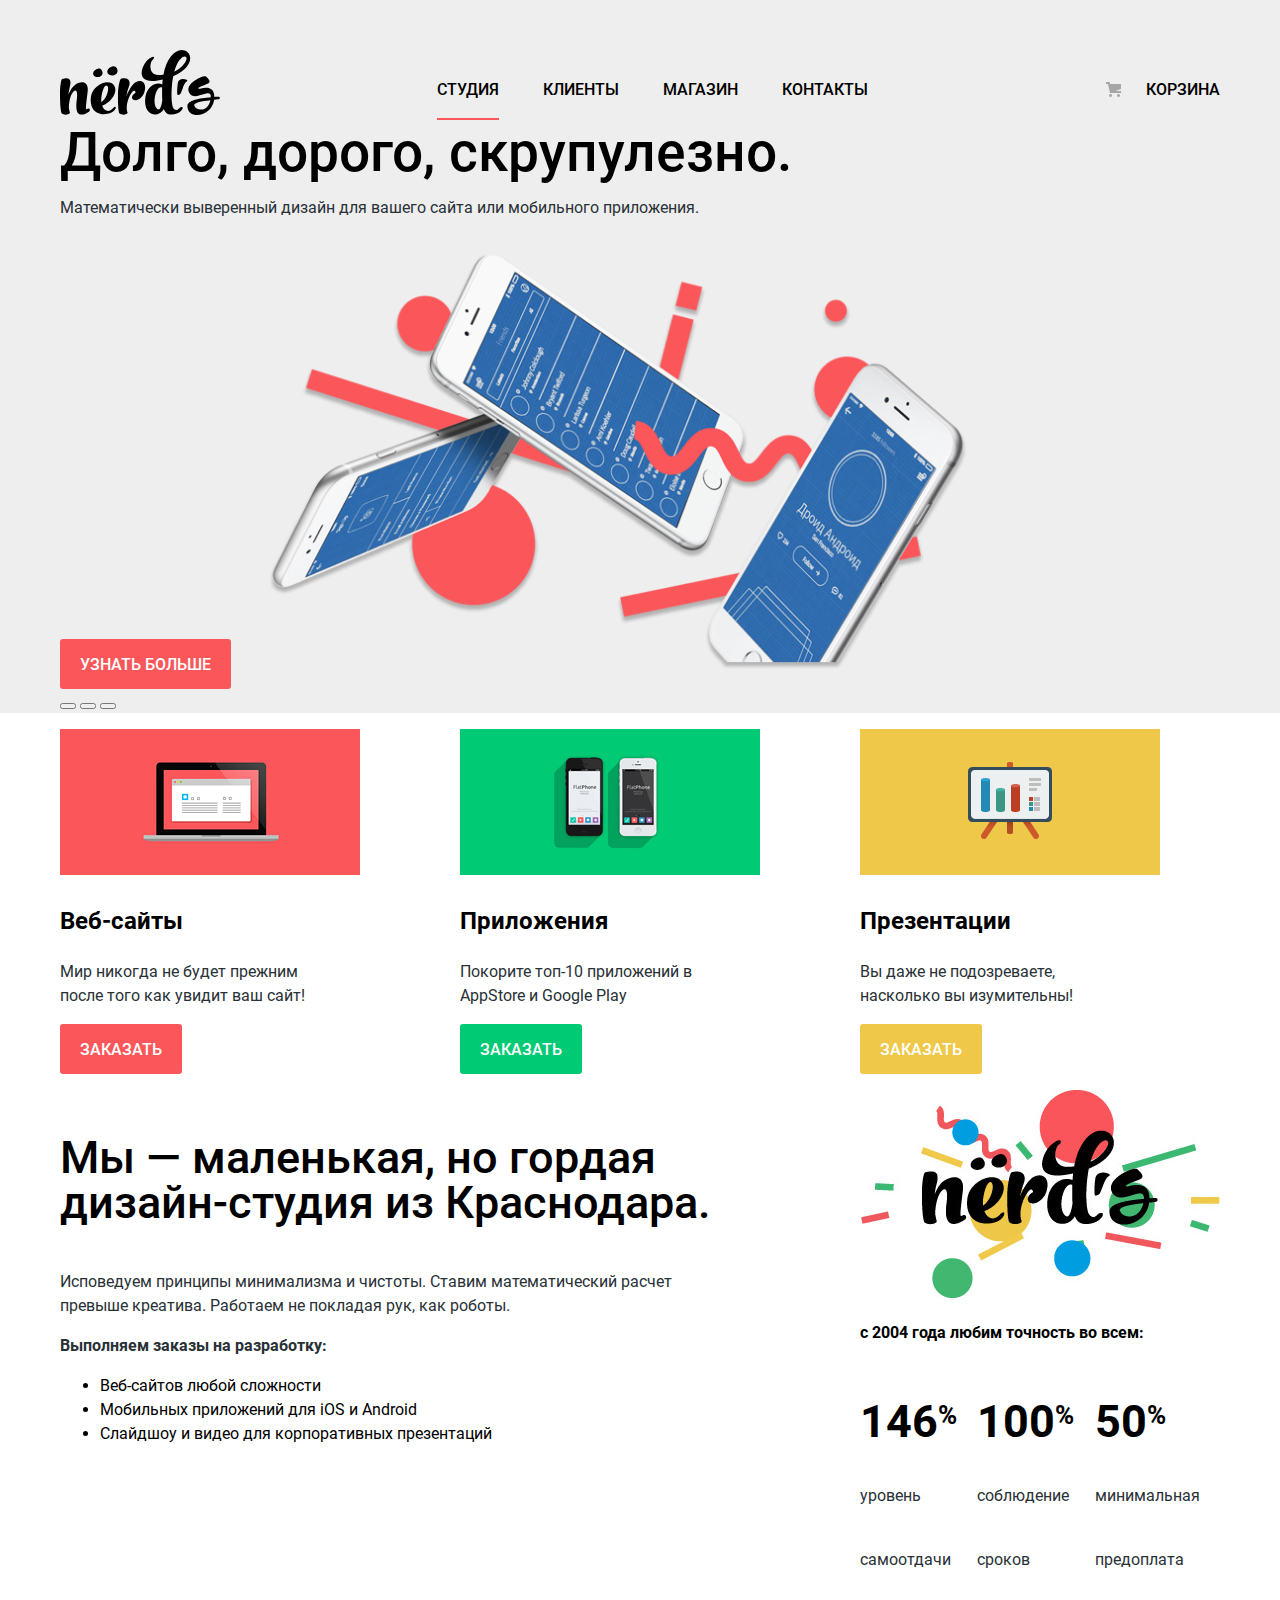
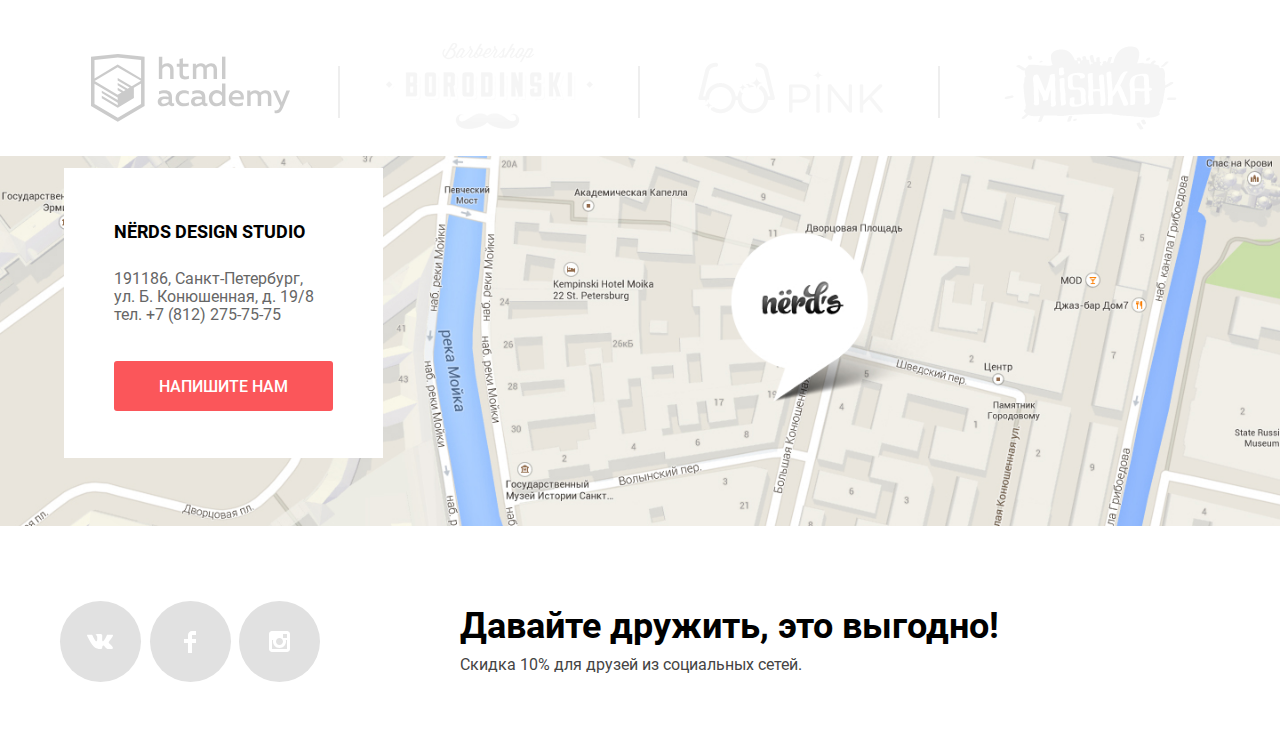
==== index.html @ cf69c758 "добавил фильтр с диапазоном" ====
<!DOCTYPE html>
<html class="page" lang="ru">

<head>
  <meta charset="utf-8">
  <title>HTML Academy: Нёрдс</title>

  <link rel="icon" href="icon.ico">
  <link rel="icon" href="img/favicon/icon.svg" type="image/svg+xml">
  <link rel="apple-touch-icon" href="img/favicon/icon.png">

  <link rel="stylesheet" href="css/normalize.css">
  <link rel="stylesheet" href="css/style.css">
</head>

<body class="page-body">

  <header class="main-header">
    <nav class="main-navigation container">
      <a class="main-header-logo">
        <img src="img/nerds-logo.svg" width="160" height="65" alt="Логотип студии Nerd's">
      </a>
      <ul class="menu">
        <li class="menu-item"><a class="menu-link on-page" href="#">Студия</a></li>
        <li class="menu-item"><a class="menu-link" href="#">Клиенты</a></li>
        <li class="menu-item"><a class="menu-link" href="catalog.html">Магазин</a></li>
        <li class="menu-item"><a class="menu-link" href="#">Контакты</a></li>
      </ul>
      <div class="user-navigation">
        <a href="#" class="basket-link">Корзина</a>
      </div>
    </nav>
  </header>

  <main>
    <h1 class="visually-hidden">Дизайн-студия Nerd's</h1>

    <div class="slider-container">
      <section class="slides container">
        <ul class="slides-list">
          <li class="slider-item">
            <p class="slides-title">Долго, дорого, скрупулезно.</p>
            <p class="slider-subtitle">Математически выверенный дизайн для вашего сайта или мобильного приложения.</p>
            <a href="#" class="button button-more">Узнать больше</a>
            <img src="img/phones.png" width="760" height="431" alt="Дизайн моб приложения">
          </li>
          <li class="slider-item slider-hidden">
            <p class="slides-title">Любим математику как никто другой.</p>
            <p class="slider-subtitle">Никакого креатива, только математические формулы для расчета идеальных пропорций.
            </p>
            <a href="#" class="button button-more">Узнать больше</a>
            <img src="img/copmuters.png" width="760" height="431" alt="Компьютеры">
          </li>
          <li class="slider-item slider-hidden">
            <p class="slides-title">Только ночь, только хардкор.</p>
            <p class="slider-subtitle">Работать днем, как все? Мы против этого. Ближе к полуночи работа только
              начинается.
            </p>
            <a href="#" class="button button-more">Узнать больше</a>
            <img src="img/tablet-and-phone.png" width="760" height="431" alt="Планшет и телефон">
          </li>
        </ul>
        <button type="button" class="button-disk"></button>
        <button type="button" class="button-disk"></button>
        <button type="button" class="button-disk"></button>
      </section>
    </div>

    <div class="container">
      <section class="services">
        <h2 class="visually-hidden">Услуги</h2>
        <ul class="services-list">
          <li class="services-item">
            <img src="img/illustration-websites.jpg" width="300" height="146" alt="Компьютер">
            <h3 class="service-title">Веб-сайты</h3>
            <p class="service-text">Мир никогда не будет прежним после того как увидит ваш сайт!</p>
            <a href="" class="button">Заказать</a>
          </li>
          <li class="services-item">
            <img src="img/illustration-apps.jpg" width="300" height="146" alt="Смартфон">
            <h3 class="service-title">Приложения</h3>
            <p class="service-text">Покорите топ-10 приложений в AppStore и Google Play</p>
            <a href="" class="button button-green">Заказать</a>
          </li>
          <li class="services-item">
            <img src="img/illustration-presentations.jpg" width="300" height="146" alt="График">
            <h3 class="service-title">Презентации</h3>
            <p class="service-text">Вы даже не подозреваете, насколько вы изумительны!</p>
            <a href="" class="button button-yellow">Заказать</a>
          </li>
        </ul>
      </section>

      <section class="about-studio">
        <h2 class="visually-hidden">О студии</h2>
        <div class="studio-description">
          <p class="studio-title">Мы — маленькая, но гордая дизайн-студия из Краснодара.</p>
          <p class="studio-subtitle">Исповедуем принципы минимализма и чистоты. Ставим математический расчет превыше
            креатива. Работаем не покладая рук, как роботы.</p>
          <p class="studio-subtitle orders">Выполняем заказы на разработку:</p>
          <ul class="orders-list">
            <li class="order-item">Веб-сайтов любой сложности</li>
            <li class="order-item">Мобильных приложений для iOS и Android</li>
            <li class="order-item">Слайдшоу и видео для корпоративных презентаций</li>
          </ul>
        </div>

        <div class="studio-information">
          <img src="img/nerds-illustration.jpg" alt="Nerd's">
          <p class="studio-text">с 2004 года любим точность во всем:</p>
          <ul class="statistics-list">
            <li class="statistics-item">146<sup class="percent">%</sup> <span class="percent-info">уровень
                самоотдачи</span></li>
            <li class="statistics-item">100<sup class="percent">%</sup> <span class="percent-info">соблюдение
                сроков</span></li>
            <li class="statistics-item">50<sup class="percent">%</sup> <span class="percent-info">минимальная
                предоплата</span></li>
          </ul>
        </div>
      </section>

      <section class="partners">
        <h2 class="visually-hidden">Партнеры</h2>
        <ul class="partners-list">
          <li class="partners-item">
            <a href="#">
              <img class="partners-logo" src="img/partner/partner-academy.svg" width="199" height="68" alt="html Academy">
            </a>
          </li>
          <li class="partners-item">
            <a href="#">
              <img class="partners-logo" src="img/partner/partner-borodinski.png" width="209" height="90" alt="barbershop Borodinski">
            </a>
          </li>
          <li class="partners-item">
            <a href="#">
              <img class="partners-logo" src="img/partner/partner-pink.png" width="185" height="52" alt="Pink">
            </a>
          </li>
          <li class="partners-item">
            <a href="#">
              <img class="partners-logo" src="img/partner/partner-mishka.png" width="173" height="84" alt="Mishka">
            </a>
          </li>
        </ul>
      </section>
    </div>

    <section class="map">
      <h2 class="visually-hidden">Как до нас добраться</h2>
      <img class="map-image" src="img/map.jpg" alt="Карта">
      <div class="map-info">
        <p class="map-info-title">NЁRDS DESIGN STUDIO</p>
        <p class="map-info-subtitle">191186, Санкт-Петербург, <br>
          ул. Б. Конюшенная, д. 19/8
          <br>
          <a href="+78122757575" class="contact-phone">тел. +7 (812) 275-75-75</a>
        </p>
        <a href="" class="button button-write-us">Напишите нам</a>
      </div>
    </section>
  </main>

  <footer class="main-footer">
    <section class="footer-social container">
      <h2 class="visually-hidden">Мы в соцсетях</h2>
      <ul class="social-list">

        <li class="social-item">
          <a href="#" class="social-link">
            <span class="visually-hidden">Вконтакте</span>
            <svg width="27" height="15" viewBox="0 0 27 15" fill="none" xmlns="http://www.w3.org/2000/svg">
              <path d="M16.138 11.51C17.094 11.201 18.318 13.55 19.621 14.449C20.599 15.13 21.348 14.983 21.348 14.983L24.821 14.933C24.821 14.933 26.636 14.821 25.778 13.379C25.707 13.259 25.275 12.31 23.193 10.357C21.016 8.31404 21.311 8.64504 23.932 5.11304C25.529 2.96004 26.168 1.64504 25.968 1.08504C25.776 0.546037 24.603 0.686037 24.603 0.686037L20.69 0.713037C20.309 0.714037 19.986 0.832037 19.839 1.22804C19.836 1.23204 19.218 2.89404 18.394 4.30704C16.653 7.29604 15.958 7.45504 15.67 7.26804C15.009 6.83504 15.176 5.53104 15.176 4.60404C15.176 1.70704 15.608 0.499037 14.33 0.187037C13.903 0.0830374 13.591 0.0150374 12.502 0.00503741C11.11 -0.0159626 9.92797 0.00503743 9.25797 0.334037C8.81297 0.557037 8.47197 1.04604 8.67897 1.07404C8.93897 1.10904 9.52197 1.23404 9.83397 1.66004C10.235 2.21204 10.223 3.44904 10.223 3.44904C10.223 3.44904 10.452 6.86004 9.68297 7.28304C9.15497 7.57304 8.43297 6.98104 6.87997 4.26704C6.08697 2.87904 5.48797 1.34504 5.48797 1.34504C5.48797 1.34504 5.37197 1.06004 5.16197 0.904037C4.91197 0.719037 4.56197 0.660037 4.56197 0.660037L0.84797 0.684037C0.84797 0.684037 0.28997 0.700037 0.0849697 0.946037C-0.0970303 1.16404 0.0699697 1.61404 0.0699697 1.61404C0.0699697 1.61404 2.97897 8.49504 6.27297 11.961C9.29297 15.143 12.725 14.932 12.725 14.932H14.28C14.28 14.932 14.749 14.878 14.989 14.62C15.213 14.38 15.203 13.929 15.203 13.929C15.203 13.929 15.172 11.82 16.138 11.51Z" fill="white"/>
            </svg>
          </a>
        </li>

        <li class="social-item">
          <a href="#" class="social-link">
            <span class="visually-hidden">Фейсбук</span>
            <svg width="12" height="22" viewBox="0 0 12 22" fill="none" xmlns="http://www.w3.org/2000/svg">
              <path d="M12 4V0H8C5.79086 0 4 1.79086 4 4V8H0V12H4V22H8V12H12V8H8V4H12Z" fill="white"/>
            </svg>
          </a>
        </li>

        <li class="social-item">
          <a href="#" class="social-link">
            <span class="visually-hidden">Инстаграм</span>
            <svg width="21" height="21" viewBox="0 0 21 21" fill="none" xmlns="http://www.w3.org/2000/svg">
              <path fill-rule="evenodd" clip-rule="evenodd" d="M3 0H18C19.65 0 21 1.35 21 3V18C21 19.65 19.65 21 18 21H3C1.35 21 0 19.65 0 18V3C0 1.35 1.35 0 3 0ZM14 10.5C14 8.57 12.43 7 10.5 7C8.57 7 7 8.57 7 10.5C7 12.43 8.57 14 10.5 14C12.43 14 14 12.43 14 10.5ZM3 18V9H4.181C4.0626 9.49127 4.00186 9.99467 4 10.5C4 14.0899 6.91015 17 10.5 17C14.0899 17 17 14.0899 17 10.5C16.9986 9.99464 16.9379 9.49118 16.819 9H18V18H3ZM14 7H18V3H14V7Z" fill="white"/>
            </svg>
          </a>
        </li>

      </ul>
      <div class="discount">
        <p class="discount-title">Давайте дружить, это выгодно!</p>
        <p class="discount-subtitle">Скидка 10% для друзей из социальных сетей.</p>
      </div>
    </section>
  </footer>

</body>

</html>
---- css/style.css ----
/* Fonts */

@font-face {
  font-family: "Roboto";
  src: url(../fonts/roboto.woff2) format("woff2"),
  url(../fonts/roboto.woff) format("woff");
  font-weight: 400;
  font-style: normal;
}

@font-face {
  font-family: "Roboto";
  src: url(../fonts/robotobold.woff2) format("woff2"),
  url(../fonts/robotobold.woff) format("woff");
  font-weight: 700;
  font-style: normal;
}

@font-face {
  font-family: "Roboto";
  src: url(../fonts/robotomedium.woff2) format("woff2"),
  url(../fonts/robotomedium.woff) format("woff");
  font-weight: 500;
  font-style: normal;
}

/* Variables */

:root {
  --black: #000000;
  --light-black: #283136;
  --white: #FFFFFF;
  --gray: #444444;
  --light-gray: #666666;
  --dirty-white: #EEEEEE;
  --extra-gray: #E1E1E1;
  --extra-light-gray: #4D4D4D;


  --middle-gray: #DFDFDF;
  --dirty-gray: #D5D5D5;

  --light-red: #FB565A;
  --red: #E74246;
  --dark-red: #D7373B;

  --light-green: #00CA74;
  --green: #00BC6C;
  --dark-green: #00AA62;

  --light-yellow: #EFC84A;
  --yellow: #EAB534;
  --dark-yellow: #E5A722;
}

/* GLOBAL */

.page-body {
  padding: 0;
  margin: 0;
  font-family: "Roboto", "Arial", sans-serif;
  font-size: 16px;
  line-height: 24px;
  font-weight: 400;
  color: var(--black);

  display: grid;
  grid-template-rows:
    auto
    1fr
    auto;
  min-height: 100vh;
}

a {
  text-decoration: none;
}

.visually-hidden {
  position: absolute;
  width: 1px;
  height: 1px;
  margin: -1px;
  border: 0;
  padding: 0;
  white-space: nowrap;
  clip-path: inset(100%);
  clip: rect(0 0 0 0);
  overflow: hidden;
}

.container {
  width: 1160px;
  margin: 0 auto;
  padding: 0 10px;
}

img {
  max-width: 100%;
  height: auto;
}

/* Main header */

.main-header {
  background-color: var(--dirty-white);
}

/* Main navigation */

.main-navigation {
  line-height: 30px;
  font-weight: 500;
  text-transform: uppercase;
  padding-top: 49px;

  display: flex;
  justify-content: space-between;
  align-items: flex-start;
}

.menu {
  list-style: none;
  margin: 0;
  padding: 0;

  margin-top: 13px;

  display: flex;
  flex-wrap: wrap;
}

.user-navigation {
  margin-top: 13px;
}

.menu-link,
.basket-link {
  color: var(--black);

  display: block;
  padding: 13px 0;
  margin: 0 22px;
}

.menu-link:hover,
.basket-link:hover {
  color: var(--light-red);
}

.menu-link:active,
.basket-link:active {
  color: var(--black);
  opacity: 0.3;
}

.basket-link {
  margin-right: 0;
  padding-left: 40px;
  position: relative;
}

.basket-link::before {
  content: "";
  position: absolute;
  top: 20px;
  left: 0;
  width: 15px;
  height: 15px;
  background-image: url("../img/login.svg");
  background-repeat: no-repeat;
  background-position: 0 0;
}

.on-page {
  border-bottom: 2px solid var(--light-red);
}

.header-logo:hover {
  opacity: 0.7;
}

.header-logo:active {
  opacity: 0.3;
}

/* INDEX */

/* Sliders */

.slider-container {
  background-color: var(--dirty-white);
}

.slides-list {
  list-style: none;
  padding: 0;
  margin: 0;
}

.slides-title {
  font-size: 55px;
  line-height: 55px;
  font-weight: 500;
  margin: 0;
}

.slider-subtitle {
  color: var(--light-black);
}

.slider-hidden {
  display: none;
}

/* Services */

.services-list {
  list-style: none;
  padding: 0;

  display: grid;
  grid-template-columns: auto auto auto;
  column-gap: 40px;
}

.service-title {
  font-size: 24px;
  line-height: 30px;
  font-weight: 700;
}

.service-text {
  color: var(--light-black);
  width: 260px;
}

/* About studio */

.about-studio {
  display: grid;
  grid-template-columns: 1fr 360px;
  column-gap: 140px;
}

.studio-title {
  font-size: 45px;
  line-height: 1;
  font-weight: 500;
}

.studio-subtitle {
  color: var(--light-black);
}

.orders {
  font-weight: 700;
}

.studio-text {
  font-weight: 700;
}

.statistics-list {
  list-style-type: none;
  font-size: 45px;
  line-height: 64px;
  font-weight: 700;
  padding: 0;

  display: grid;
  grid-template-columns: auto auto auto;
}

.percent {
  font-size: 26px;
  line-height: 40px;
  font-weight: 700;
}

.percent-info {
  font-size: 16px;
  line-height: 18px;
  font-weight: 400;
  color: var(--light-black);
}

/* Partners */

.partners-list {
  list-style: none;
  padding: 0;

  display: flex;
  justify-content: space-between;
}

.partners-item {
  width: 260px;
  position: relative;

  display: flex;
  align-items: center;
  justify-content: center;
}

.partners-item::before {
  content: "";
  position: absolute;
  width: 2px;
  height: 52px;
  right: -20px;
  background-color: var(--dirty-white);
}

.partners-item:last-child::before {
  display: none;
}

.partners-logo {
  opacity: 0.2;
}

.partners-logo:hover {
  opacity: 1;
}

.partners-logo:active {
  opacity: 0.1;
}


/* CATALOG */

.basic-content {
  display: grid;
  grid-template-columns: 260px 1fr;
  grid-template-rows:
    auto
    auto;
  column-gap: 140px;
  margin-bottom: 60px;
}

/* Main title */

.title-bar {
  background-color: var(--dirty-white);
  margin-bottom: 55px;
}

.page-title {
  font-size: 55px;
  line-height: 1;
  font-weight: 500;
  text-align: center;
  padding-top: 68px;
  padding-bottom: 108px;
}

/* Filters */

.filters {
  grid-row: 1 / -1;
}

.price {
  background-color: var(--dirty-white);
  border: none;
}

.filter-title {
  font-size: 18px;
  line-height: 30px;
  font-weight: 700;
  text-transform: uppercase;
  margin-bottom: 16px;
}

.filter-list {
  list-style: none;
  line-height: 20px;
  color: var(--light-black);
  padding: 0;
  margin: 0;
}

.filter-part {
  border: none;
  padding: 0;
  margin: 0;
}

.filter-cost {
  margin-bottom: 54px;
}

.filter-radio {
  padding-bottom: 27px;
}

.filter-checkbox {
  padding-bottom: 30px;
}

.filter-item {
  margin-bottom: 20px;
  margin-left: 36px;
}

.filter-list label {
  position: relative;
}


/* Range */

.range-controls {
  background-color: var(--dirty-white);
  border-radius: 3px;
  height: 41px;
  padding-top: 39px;
  position: relative;
  margin-bottom: 14px;
}

.scale {
  height: 2px;
  width: 210px;
  background-color: #D7DCDF;
  margin: 0 auto;
}

.bar {
  background-color: #00CA74;
  height: 2px;
}

.toggle {
  width: 4px;
  height: 4px;
  padding: 0;
  border: 8px solid #ffffff;
  background-color: #ababab;
  border-radius: 50%;
  box-shadow: 0 2px 1px 0 #cfcfcf;
  position: absolute;
  top: 30px;
}

.price-controls {
  display: flex;
  justify-content: space-between;
}

.min-price,
.max-price {
  line-height: 22px;
  text-transform: uppercase;
}

.price-controls input {
  font-family: inherit;
  font-size: inherit;
  line-height: inherit;
  width: 60px;
  padding: 10px;
  margin-left: 10px;
  text-align: center;
  color: #283136;
  border: none;
  border-radius: 5px;
  background: #f1f1f1;
}

/* radiobox */

.filter-input-radio + label::before {
  content: "";
  position: absolute;
  left: -36px;
  top: -4px;
  width: 17px;
  height: 17px;
  border: 4px solid var(--extra-light-gray);
  border-radius: 50%;
  opacity: 0.4;
}

.filter-input-radio:hover + label::before {
  opacity: 1;
}

.filter-input-radio:checked + label::after {
  content: "";
  position: absolute;
  left: -28px;
  top: 4px;
  width: 9px;
  height: 9px;
  background-color: var(--extra-light-gray);
  border-radius: 50%;
  opacity: 0.4;
}

.filter-input-radio:checked:hover + label::after {
  opacity: 1;
}

/* checkbox */

.filter-input-checkbox + label::before {
  content: "";
  position: absolute;
  left: -36px;
  top: -3px;
  width: 23px;
  height: 23px;
  background-image: url("../img/checkbox/checkbox-off.svg");
  background-repeat: no-repeat;
  background-position: 0 0;
  opacity: 0.4;
}

.filter-input-checkbox:hover + label::before {
  opacity: 1;
}

.filter-input-checkbox:checked + label::before {
  content: "";
  position: absolute;
  left: -36px;
  top: -3px;
  width: 23px;
  height: 23px;
  background-image: url("../img/checkbox/checkbox-on.svg");
  background-repeat: no-repeat;
  background-position: 0 0;
  opacity: 0.4;
}

.filter-input-checkbox:checked + label::after {
  content: "";
  position: absolute;
  left: -32px;
  top: -1px;
  width: 23px;
  height: 23px;
  background-image: url("../img/checkbox/check.svg");
  background-repeat: no-repeat;
  background-position: 0 0;
  opacity: 0.4;
}

.filter-input-checkbox:checked:hover + label::before,
.filter-input-checkbox:checked:hover + label::after {
  opacity: 1;
}

/* Sort */

.sort {
  display: flex;
  justify-content: space-between;

  margin-bottom: 48px;
}

.sort-text {
  font-size: 18px;
  line-height: 30px;
  font-weight: 700;
  text-transform: uppercase;
  margin: 0;
}

.sort-buttons {
  display: flex;
  align-items: center;
}

/* Templates */

.template-list {
  list-style: none;
  margin: 0;
  padding: 0;
  margin-bottom: 25px;

  display: flex;
  flex-wrap: wrap;
  justify-content: space-between;
}

.template-item {
  width: 360px;
  margin-top: 40px;
  margin-bottom: 30px;
  position: relative;
}

.template-item::before {
  content: "";
  position: absolute;
  top: -40px;
  width: 360px;
  height: 40px;
  background-image: url("../img/template/browser.svg");
  opacity: 0.12;
}

.template-title {
  font-size: 18px;
  line-height: 30px;
  font-weight: 700;
  text-transform: uppercase;
  margin: 26px 0 12px;
  display: inline-block;
}

.template-text {
  line-height: 18px;
  color: var(--light-gray);
  margin: 0 auto 32px;
  width: 255px;
}

.template-description {
  background-color: var(--dirty-white);
  width: 360px;
  height: 231px;
  position: absolute;
  bottom: -1px;
  left: -1px;
  display: none;
}

.template-item:hover .template-description {
  display: block;
}

.template-item:hover.template-item::before {
  opacity: 1;
}

.template-item:hover .template {
  filter: drop-shadow(0px 6px 15px rgba(0, 0, 0, 0.25));
}

.template-substrate {
  width: 360px;
  height: 580px;
  background-color: #F2F2F2;
  text-align: center;
  border: 1px solid rgba(0, 0, 0, 0.1);
  box-sizing: border-box;
  position: relative;
}

.template-link {
  color: var(--black);
}

.template-link:hover {
  color: var(--light-red);
}

.template-link:active {
  color: var(--black);
  opacity: 0.3;
}

/* Pagination */

.pagination-list {
  display: flex;
  flex-wrap: wrap;
  list-style: none;
  padding: 0;
  margin: 0;
}

/* OTHER */

/* map */

.map {
  position: relative;
}

.map-info-title {
  font-size: 18px;
  line-height: 30px;
  font-weight: 700;
  margin: 0 0 23px;
}

.map-info-subtitle {
  line-height: 18px;
  color: var(--light-gray);
  margin: 0 0 37px;
}

.contact-phone {
  color: inherit;
}

.map-info {
  width: 319px;
  padding: 49px 50px 47px;
  box-sizing: border-box;
  background-color: var(--white);

  position: absolute;
  bottom: 20%;
  left: 5%;
}

.button-write-us {
  width: 100%;
}

.map-image {
  width: 100%;
}

/* Main footer */

.footer-social {
  display: grid;
  grid-template-columns: 260px 1fr;
  column-gap: 140px;
}

.social-list {
  list-style: none;
  padding: 0;
  margin: 68px 0;

  display: flex;
  flex-wrap: wrap;
  justify-content: space-between;
}

.discount {
  margin: 75px 0;
}

.discount-title {
  font-size: 36px;
  line-height: 36px;
  font-weight: 700;
  margin: 0;
}

.discount-subtitle {
  line-height: 22px;
  color: var(--gray);
  margin: 0;
  margin-top: 10px;
}

/* BUTTON */

.button {
  display: inline-block;
  padding: 17px 20px 15px;
  border-radius: 3px;
  font-size: inherit;
  line-height: 18px;
  font-weight: 500;
  background-color: var(--light-red);
  color: var(--white);
  text-transform: uppercase;
  box-sizing: border-box;
  text-align: center;
}

/* Services button */

.button:hover {
  background-color: var(--red);
}

.button:active {
  background-color: var(--dark-red);
  box-shadow: inset 0px 3px 0px rgba(0, 1, 1, 0.1);
  color: rgba(255, 255, 255, 0.3);
}

.button-green {
  background-color: var(--light-green);
}

.button-green:hover {
  background-color: var(--green);
}

.button-green:active {
  background-color: var(--dark-green);
}

.button-yellow {
  background-color: var(--light-yellow);
}

.button-yellow:hover {
  background-color: var(--yellow);
}

.button-yellow:active {
  background-color: var(--dark-yellow);
}

/* Filter button */

.filter-button {
  width: 100%;
  border: none;
  background-color: var(--dirty-white);
  color: var(--black);
}

.filter-button:hover {
  background-color: var(--middle-gray);
}

.filter-button:active {
  background-color: var(--dirty-gray);
  color: rgba(0, 0, 0, 0.3);
}

/* Sort button */

.sort-button {
  font-size: 14px;
  line-height: 18px;
  text-transform: uppercase;
  opacity: 0.3;
  border: none;
  padding: 0;
  margin-right: 25px;
  background-color: transparent;
}

.sort-button:nth-child(3) {
  margin-right: 47px;
}

.sort-button:last-child {
  margin-right: 0;
}

.sort-button-more,
.sort-button-less {
  width: 11px;
  height: 10px;
  opacity: 0.2;
}

.sort-button-more {
  background-image: url("../img/icon-down-dir.svg");
  background-position: 0 0;
  margin-right: 18px;
}

.sort-button-less {
  background-image: url("../img/icon-up-dir.svg");
  background-position: 0 0;
}

.sort-button:hover {
  opacity: 0.6;
}

.sort-button:active,
.sort-button-selected {
  opacity: 1;
}

.sort-button:hover.sort-button-selected {   /* правильно ли сделал?? не дает окрасить выбранную кнопку в серый цвет при наведении*/
  opacity: 1;
}


/* Cost, buy button */

.buy-button {
  border: none;
  width: 200px;
}

.buy-button:active {
  color: rgba(255, 255, 255, 1);
}

/* Pagination button */

.pagination-button {
  margin-right: 11px;
  background-color: var(--dirty-white);
  color: var(--black);
}

.pagination-button:hover {
  background-color: var(--middle-gray);
}

.pagination-button:active {
  background-color: var(--dirty-gray);
  box-shadow: inset 0px 3px 0px rgba(0, 1, 1, 0.1);
  color: rgba(0, 0, 0, 0.3);
}

.pagination-button-current {
  background-color: var(--white);
  box-shadow: inset 0 0 0 3px #DBDBDB;
}

.pagination-item:last-child .pagination-button {
  width: 260px;
}

/* Social link */

.social-link {
  display: flex;
  align-items: center;
  justify-content: center;

  width: 81px;
  height: 81px;
  background-color: var(--extra-gray);
  border-radius: 50%;
}

.social-link:hover {
  background-color: var(--red) ;
}

.social-link:active {
  background-color: var(--dark-red) ;
}

.social-link:active path {
  opacity: 0.3;
}
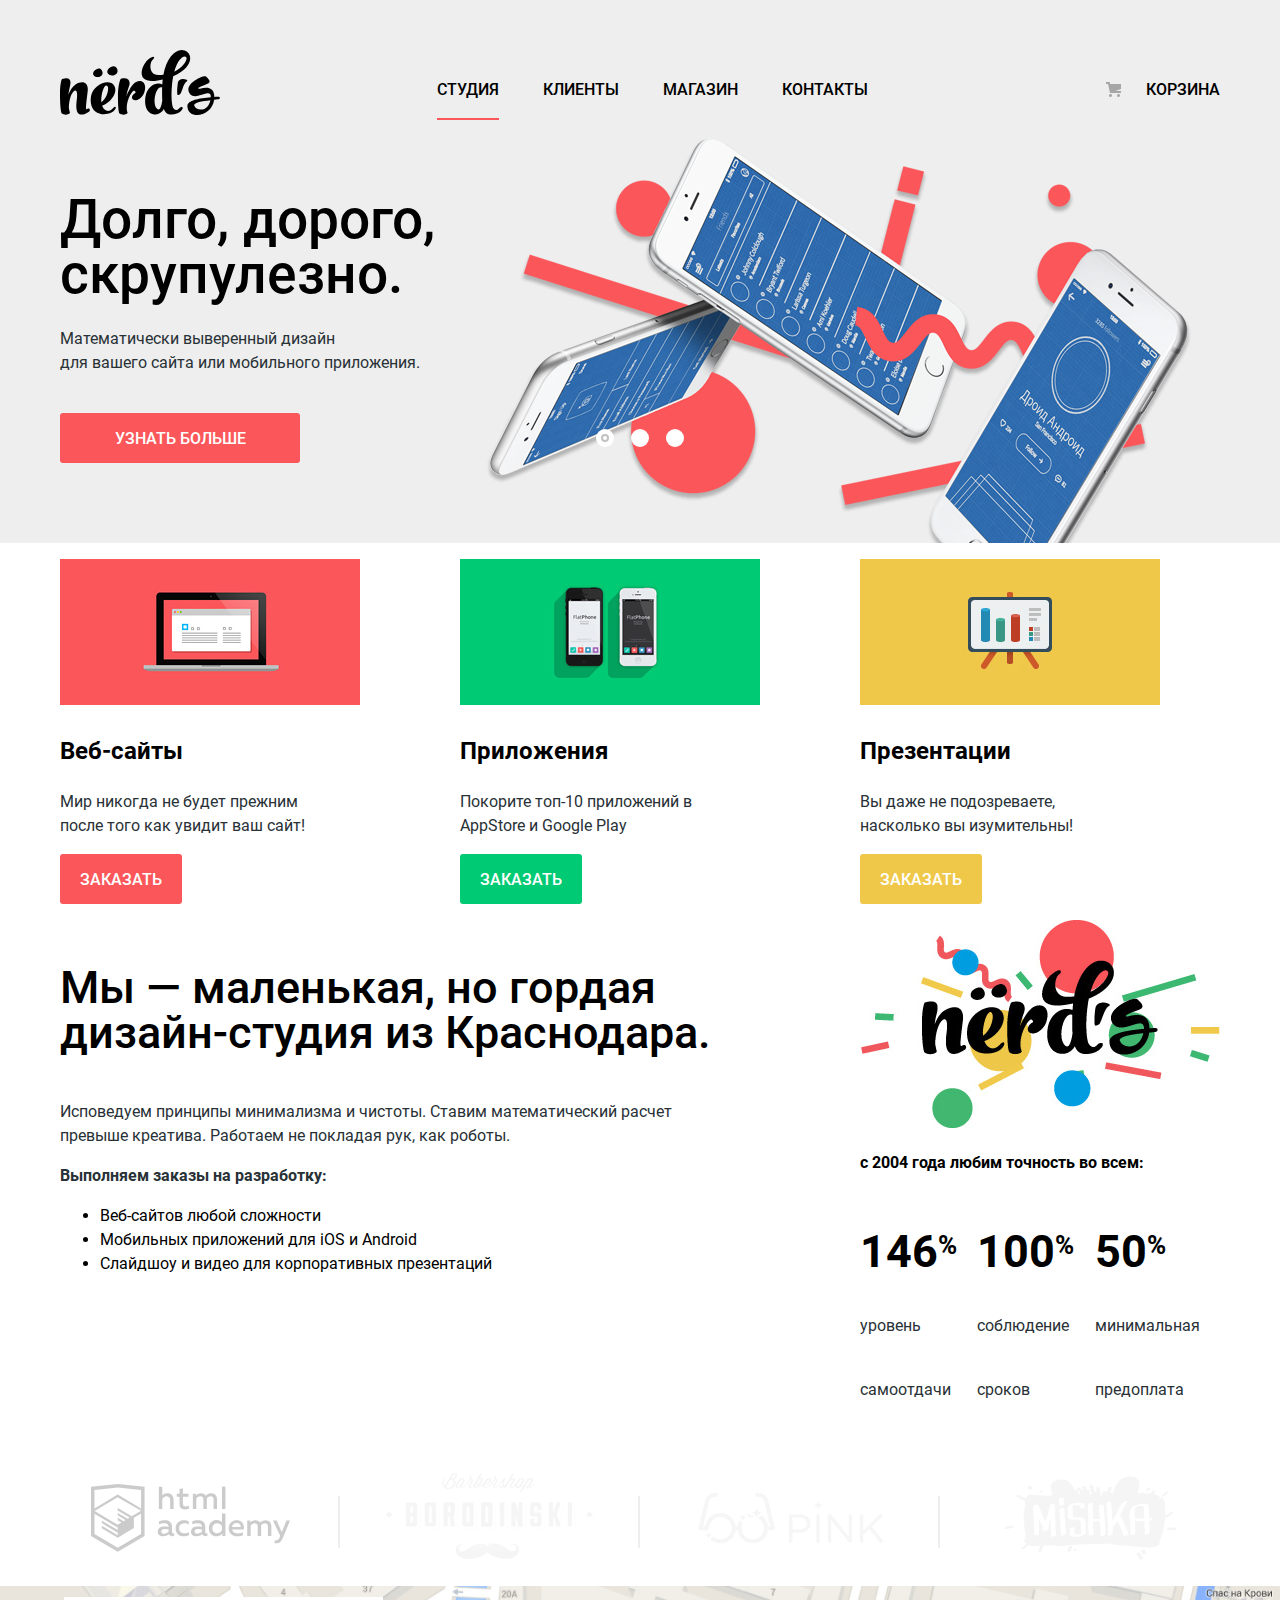
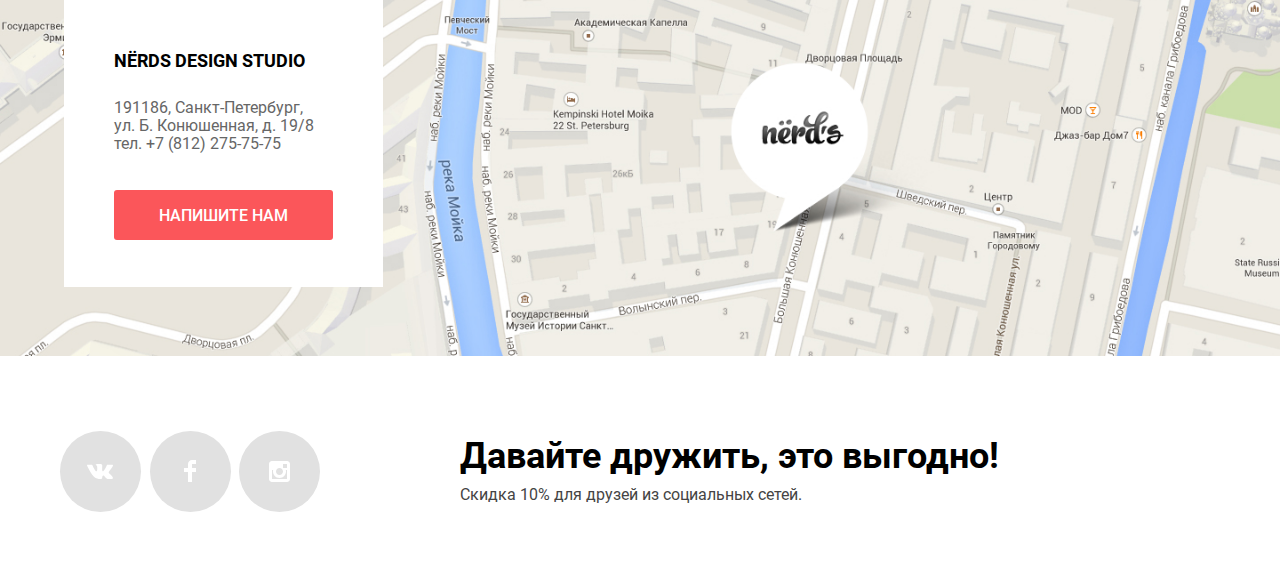
==== commit 940058ce: "сделал слайды на главной странице" ====
--- a/index.html
+++ b/index.html
@@ -18,7 +18,7 @@
   <header class="main-header">
     <nav class="main-navigation container">
       <a class="main-header-logo">
-        <img src="img/nerds-logo.svg" width="160" height="65" alt="Логотип студии Nerd's">
+        <img class="header-logo-img" src="img/nerds-logo.svg" width="160" height="65" alt="Логотип студии Nerd's">
       </a>
       <ul class="menu">
         <li class="menu-item"><a class="menu-link on-page" href="#">Студия</a></li>
@@ -38,31 +38,30 @@
     <div class="slider-container">
       <section class="slides container">
         <ul class="slides-list">
-          <li class="slider-item">
+          <li class="slider-item slider-hidden slider-1 slide-current">
             <p class="slides-title">Долго, дорого, скрупулезно.</p>
-            <p class="slider-subtitle">Математически выверенный дизайн для вашего сайта или мобильного приложения.</p>
+            <p class="slider-subtitle">Математически выверенный дизайн<br> для вашего сайта или мобильного приложения.</p>
             <a href="#" class="button button-more">Узнать больше</a>
-            <img src="img/phones.png" width="760" height="431" alt="Дизайн моб приложения">
-          </li>
-          <li class="slider-item slider-hidden">
+          </li>
+          <li class="slider-item slider-hidden slider-2">
             <p class="slides-title">Любим математику как никто другой.</p>
             <p class="slider-subtitle">Никакого креатива, только математические формулы для расчета идеальных пропорций.
             </p>
             <a href="#" class="button button-more">Узнать больше</a>
-            <img src="img/copmuters.png" width="760" height="431" alt="Компьютеры">
-          </li>
-          <li class="slider-item slider-hidden">
+          </li>
+          <li class="slider-item slider-hidden slider-3">
             <p class="slides-title">Только ночь, только хардкор.</p>
             <p class="slider-subtitle">Работать днем, как все? Мы против этого. Ближе к полуночи работа только
               начинается.
             </p>
             <a href="#" class="button button-more">Узнать больше</a>
-            <img src="img/tablet-and-phone.png" width="760" height="431" alt="Планшет и телефон">
           </li>
         </ul>
-        <button type="button" class="button-disk"></button>
-        <button type="button" class="button-disk"></button>
-        <button type="button" class="button-disk"></button>
+        <div class="slider-controls">
+          <button type="button" class="button-disk button-disk-current" aria-label="Первый слайд"></button>
+          <button type="button" class="button-disk" aria-label="Второй слайд"></button>
+          <button type="button" class="button-disk" aria-label="Третий слайд"></button>
+        </div>
       </section>
     </div>
 
--- a/css/style.css
+++ b/css/style.css
@@ -184,12 +184,20 @@
   opacity: 0.3;
 }
 
+.header-logo-img {
+  vertical-align: bottom;
+}
+
 /* INDEX */
 
 /* Sliders */
 
 .slider-container {
   background-color: var(--dirty-white);
+}
+
+.slides {
+  position: relative;
 }
 
 .slides-list {
@@ -203,14 +211,52 @@
   line-height: 55px;
   font-weight: 500;
   margin: 0;
+  padding-top: 72px;
+  padding-bottom: 25px;
+  width: 538px;
 }
 
 .slider-subtitle {
   color: var(--light-black);
+  margin: 0;
+  margin-bottom: 38px;
+  width: 416px;
+}
+
+.slider-controls {
+  position: absolute;
+  left: 546px;
+  bottom: 96px;
+  z-index: 20;
+  width: 88px;
+
+  display: flex;
+  justify-content: space-between;
+}
+
+.slider-item {
+  background-position: top right;
+  background-repeat: no-repeat;
+}
+
+.slider-1 {
+  background-image: url("../img/phones.png");
+}
+
+.slider-2 {
+  background-image: url("../img/copmuters.png");
+}
+
+.slider-3 {
+  background-image: url("../img/tablet-and-phone.png");
 }
 
 .slider-hidden {
   display: none;
+}
+
+.slide-current {
+  display: block;
 }
 
 /* Services */
@@ -354,7 +400,7 @@
   line-height: 1;
   font-weight: 500;
   text-align: center;
-  padding-top: 68px;
+  padding-top: 72px;
   padding-bottom: 108px;
 }
 
@@ -422,6 +468,7 @@
   padding-top: 39px;
   position: relative;
   margin-bottom: 14px;
+  margin-top: 30px;
 }
 
 .scale {
@@ -429,6 +476,8 @@
   width: 210px;
   background-color: #D7DCDF;
   margin: 0 auto;
+
+  position: relative;
 }
 
 .bar {
@@ -445,7 +494,10 @@
   border-radius: 50%;
   box-shadow: 0 2px 1px 0 #cfcfcf;
   position: absolute;
-  top: 30px;
+  top: -9px;
+  cursor: pointer;
+
+  transform: translateX(-50%);
 }
 
 .price-controls {
@@ -463,6 +515,7 @@
   font-family: inherit;
   font-size: inherit;
   line-height: inherit;
+  font-weight: inherit;
   width: 60px;
   padding: 10px;
   margin-left: 10px;
@@ -766,7 +819,7 @@
   display: inline-block;
   padding: 17px 20px 15px;
   border-radius: 3px;
-  font-size: inherit;
+  font-size: 16px;
   line-height: 18px;
   font-weight: 500;
   background-color: var(--light-red);
@@ -812,6 +865,36 @@
   background-color: var(--dark-yellow);
 }
 
+/* Sliders button */
+
+.button-more {
+  width: 240px;
+  margin-bottom: 80px;
+}
+
+.button-disk {
+  width: 18px;
+  height: 18px;
+  padding: 0;
+  border-radius: 50%;
+  background-color: var(--white);
+  border: none;
+  cursor: pointer;
+  position: relative;
+}
+
+.button-disk-current::before {
+  position: absolute;
+  content: "";
+  width: 8px;
+  height: 8px;
+  border: 2px solid #C1C1C1;
+  box-sizing: border-box;
+  border-radius: 50%;
+  top: 5px;
+  left: 5px;
+}
+
 /* Filter button */
 
 .filter-button {
@@ -835,6 +918,7 @@
 .sort-button {
   font-size: 14px;
   line-height: 18px;
+  font-weight: 400;
   text-transform: uppercase;
   opacity: 0.3;
   border: none;
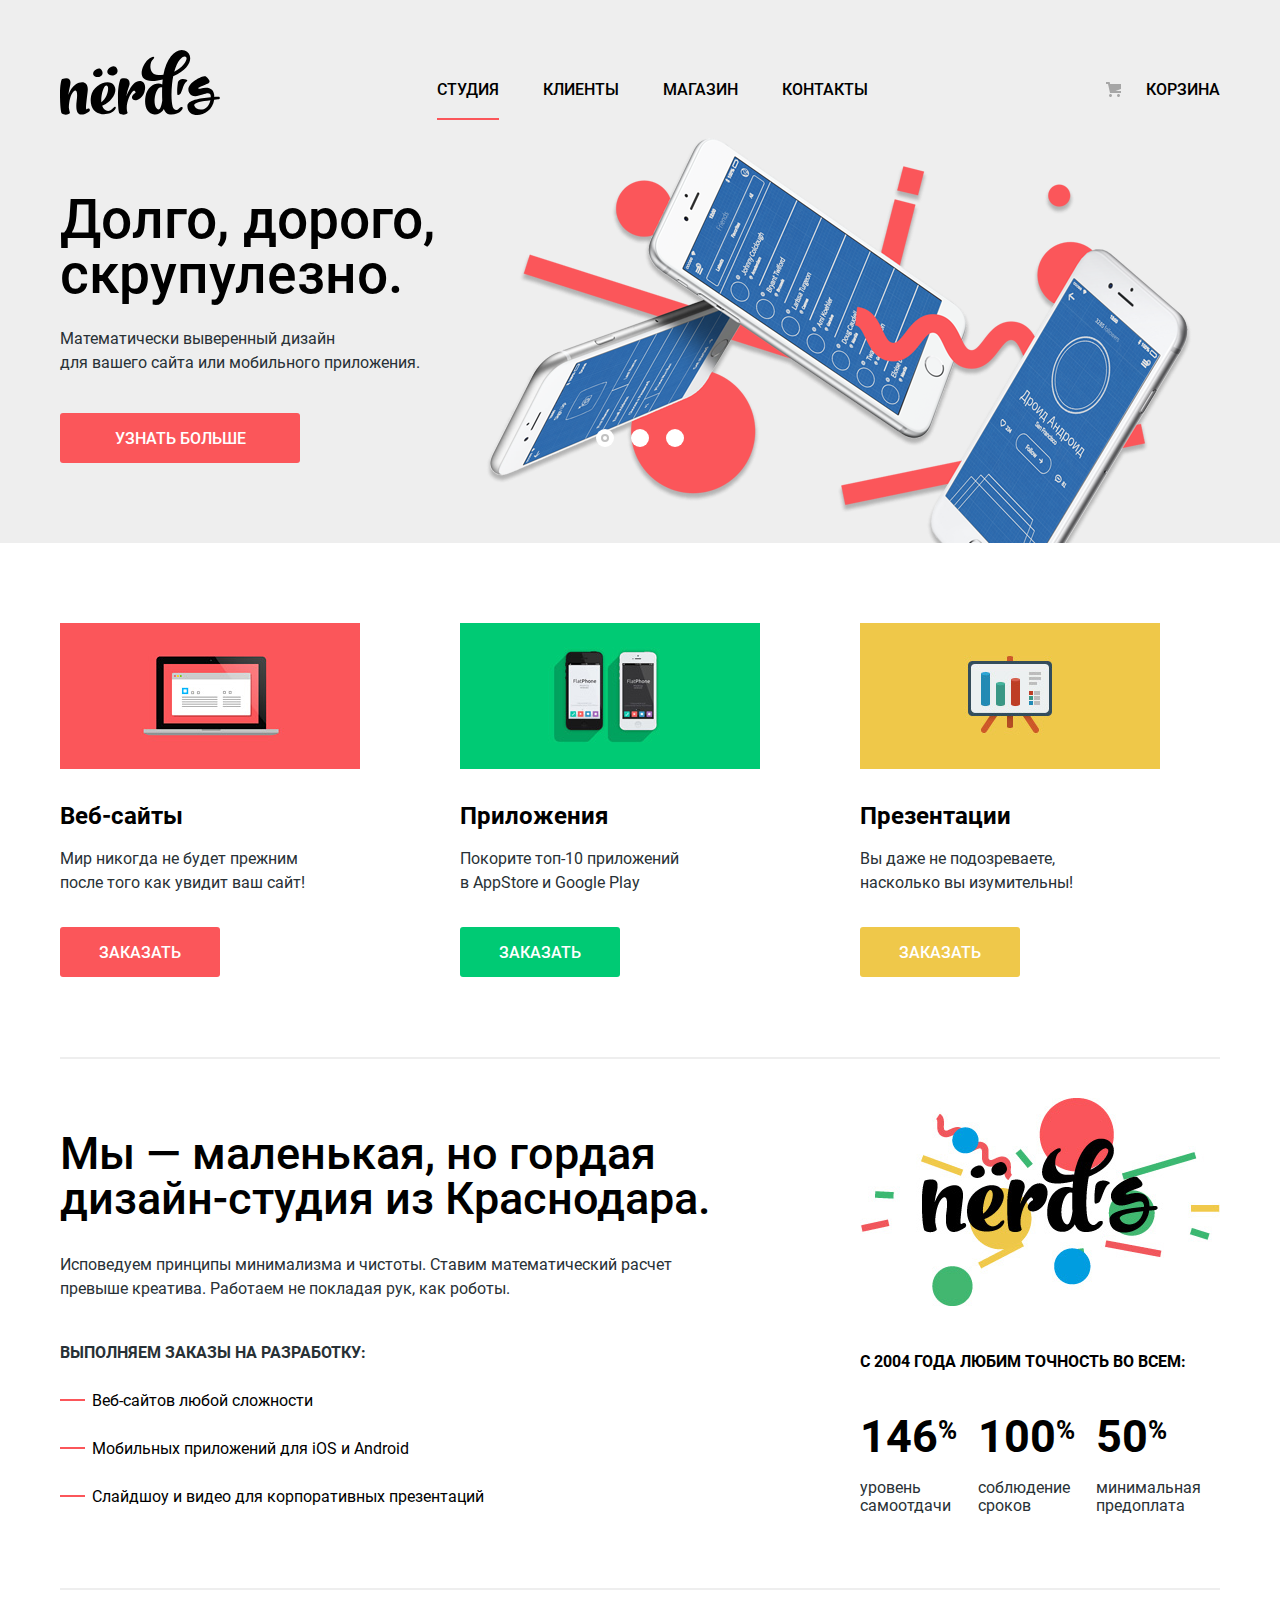
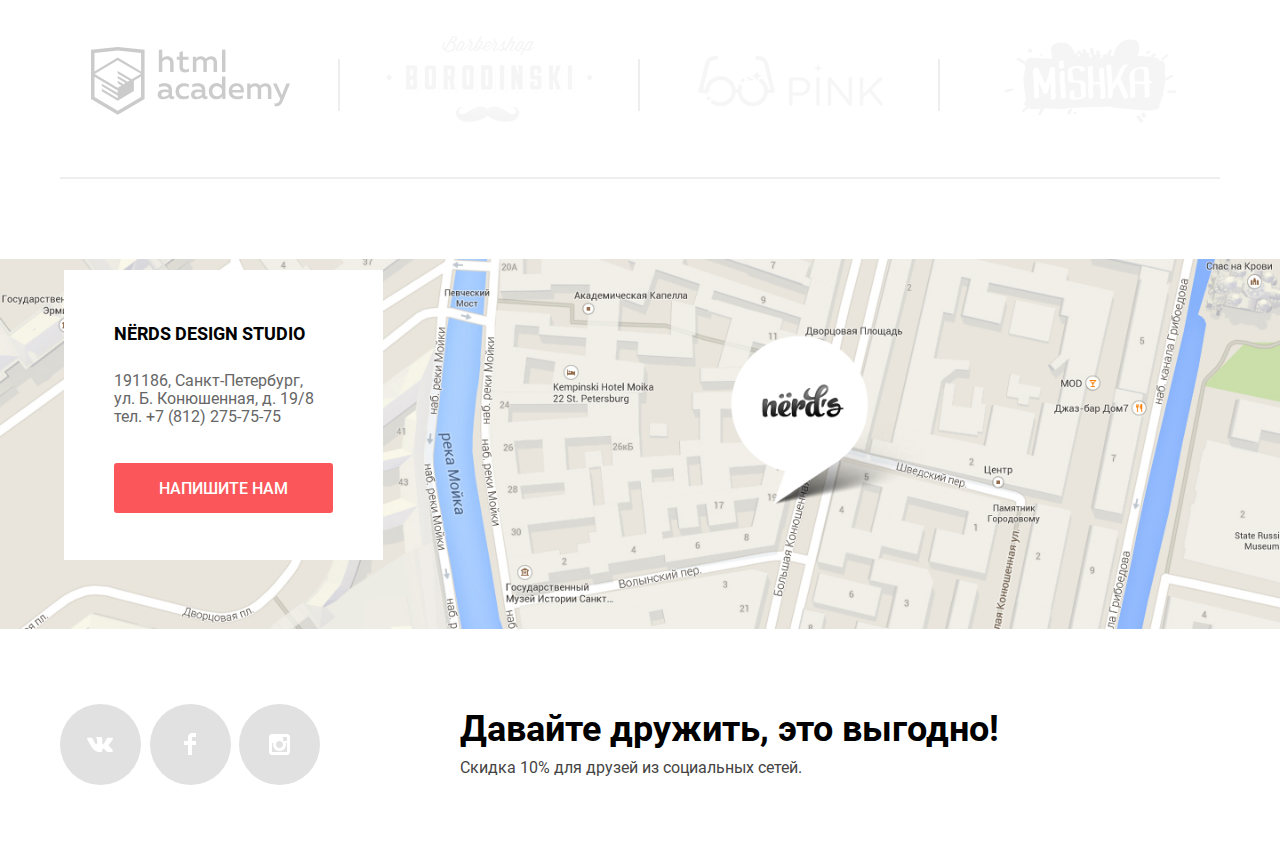
==== commit 03a5eda7: "сделал оформление декоративных элементов гл страницы" ====
--- a/index.html
+++ b/index.html
@@ -73,19 +73,19 @@
             <img src="img/illustration-websites.jpg" width="300" height="146" alt="Компьютер">
             <h3 class="service-title">Веб-сайты</h3>
             <p class="service-text">Мир никогда не будет прежним после того как увидит ваш сайт!</p>
-            <a href="" class="button">Заказать</a>
+            <a href="" class="button service-button">Заказать</a>
           </li>
           <li class="services-item">
             <img src="img/illustration-apps.jpg" width="300" height="146" alt="Смартфон">
             <h3 class="service-title">Приложения</h3>
-            <p class="service-text">Покорите топ-10 приложений в AppStore и Google Play</p>
-            <a href="" class="button button-green">Заказать</a>
+            <p class="service-text">Покорите топ-10 приложений в&nbsp;AppStore и Google Play</p>
+            <a href="" class="button service-button button-green">Заказать</a>
           </li>
           <li class="services-item">
             <img src="img/illustration-presentations.jpg" width="300" height="146" alt="График">
             <h3 class="service-title">Презентации</h3>
             <p class="service-text">Вы даже не подозреваете, насколько вы изумительны!</p>
-            <a href="" class="button button-yellow">Заказать</a>
+            <a href="" class="button service-button button-yellow">Заказать</a>
           </li>
         </ul>
       </section>
@@ -108,12 +108,22 @@
           <img src="img/nerds-illustration.jpg" alt="Nerd's">
           <p class="studio-text">с 2004 года любим точность во всем:</p>
           <ul class="statistics-list">
-            <li class="statistics-item">146<sup class="percent">%</sup> <span class="percent-info">уровень
-                самоотдачи</span></li>
-            <li class="statistics-item">100<sup class="percent">%</sup> <span class="percent-info">соблюдение
-                сроков</span></li>
-            <li class="statistics-item">50<sup class="percent">%</sup> <span class="percent-info">минимальная
-                предоплата</span></li>
+
+            <li class="statistics-item">
+              <p class="percent-number">146<sup class="percent">%</sup></p>
+              <p class="percent-info">уровень самоотдачи</p>
+            </li>
+
+            <li class="statistics-item">
+              <p class="percent-number">100<sup class="percent">%</sup></p>
+              <p class="percent-info">соблюдение сроков</p>
+            </li>
+
+            <li class="statistics-item">
+              <p class="percent-number">50<sup class="percent">%</sup></p>
+              <p class="percent-info">минимальная предоплата</p>
+            </li>
+
           </ul>
         </div>
       </section>
--- a/css/style.css
+++ b/css/style.css
@@ -194,6 +194,7 @@
 
 .slider-container {
   background-color: var(--dirty-white);
+  margin-bottom: 80px;
 }
 
 .slides {
@@ -264,6 +265,7 @@
 .services-list {
   list-style: none;
   padding: 0;
+  margin: 0;
 
   display: grid;
   grid-template-columns: auto auto auto;
@@ -274,11 +276,14 @@
   font-size: 24px;
   line-height: 30px;
   font-weight: 700;
+  margin-top: 25px;
+  margin-bottom: 16px;
 }
 
 .service-text {
   color: var(--light-black);
   width: 260px;
+  margin-bottom: 32px;
 }
 
 /* About studio */
@@ -287,35 +292,88 @@
   display: grid;
   grid-template-columns: 1fr 360px;
   column-gap: 140px;
+
+  margin-top: 121px;
+  position: relative;
+}
+
+.about-studio::before {
+  content: "";
+  position: absolute;
+  width: 1160px;
+  height: 2px;
+  background-color: var(--dirty-white);
+  top: -41px;
 }
 
 .studio-title {
   font-size: 45px;
   line-height: 1;
   font-weight: 500;
+  margin-top: 33px;
+  margin-bottom: 32px;
 }
 
 .studio-subtitle {
   color: var(--light-black);
+  margin-bottom: 40px;
 }
 
 .orders {
+  text-transform: uppercase;
   font-weight: 700;
+  margin-bottom: 23px;
+}
+
+.orders-list {
+  list-style: none;
+  padding: 0;
+  margin: 0;
+}
+
+.order-item {
+  padding-left: 32px;
+  position: relative;
+  margin-top: 24px;
+}
+
+.order-item::before {
+  content: "";
+  position: absolute;
+  width: 25px;
+  height: 2px;
+  background-color: var(--light-red);
+  left: 0;
+  top: 10px;
+
 }
 
 .studio-text {
   font-weight: 700;
+  margin-top: 37px;
+  margin-bottom: 31px;
+  text-transform: uppercase;
 }
 
 .statistics-list {
-  list-style-type: none;
+  list-style: none;
+  padding: 0;
+  margin-bottom: 0;
+
+  display: flex;
+  justify-content: space-between;
+}
+
+.statistics-item {
+  margin-right: 21px;
+}
+
+.percent-number {
   font-size: 45px;
   line-height: 64px;
   font-weight: 700;
-  padding: 0;
-
-  display: grid;
-  grid-template-columns: auto auto auto;
+  margin-top: 0;
+  margin-bottom: 10px;
 }
 
 .percent {
@@ -329,13 +387,38 @@
   line-height: 18px;
   font-weight: 400;
   color: var(--light-black);
+  margin: 0;
 }
 
 /* Partners */
+
+.partners {
+  margin-top: 121px;
+  margin-bottom: 126px;
+  position: relative;
+}
+
+.partners::before,
+.partners::after {
+  content: "";
+  position: absolute;
+  width: 1160px;
+  height: 2px;
+  background-color: var(--dirty-white);
+}
+
+.partners::before {
+  top: -48px;
+}
+
+.partners::after {
+  bottom: -46px;
+}
 
 .partners-list {
   list-style: none;
   padding: 0;
+  margin: 0;
 
   display: flex;
   justify-content: space-between;
@@ -865,6 +948,10 @@
   background-color: var(--dark-yellow);
 }
 
+.service-button {
+  width: 160px;
+}
+
 /* Sliders button */
 
 .button-more {
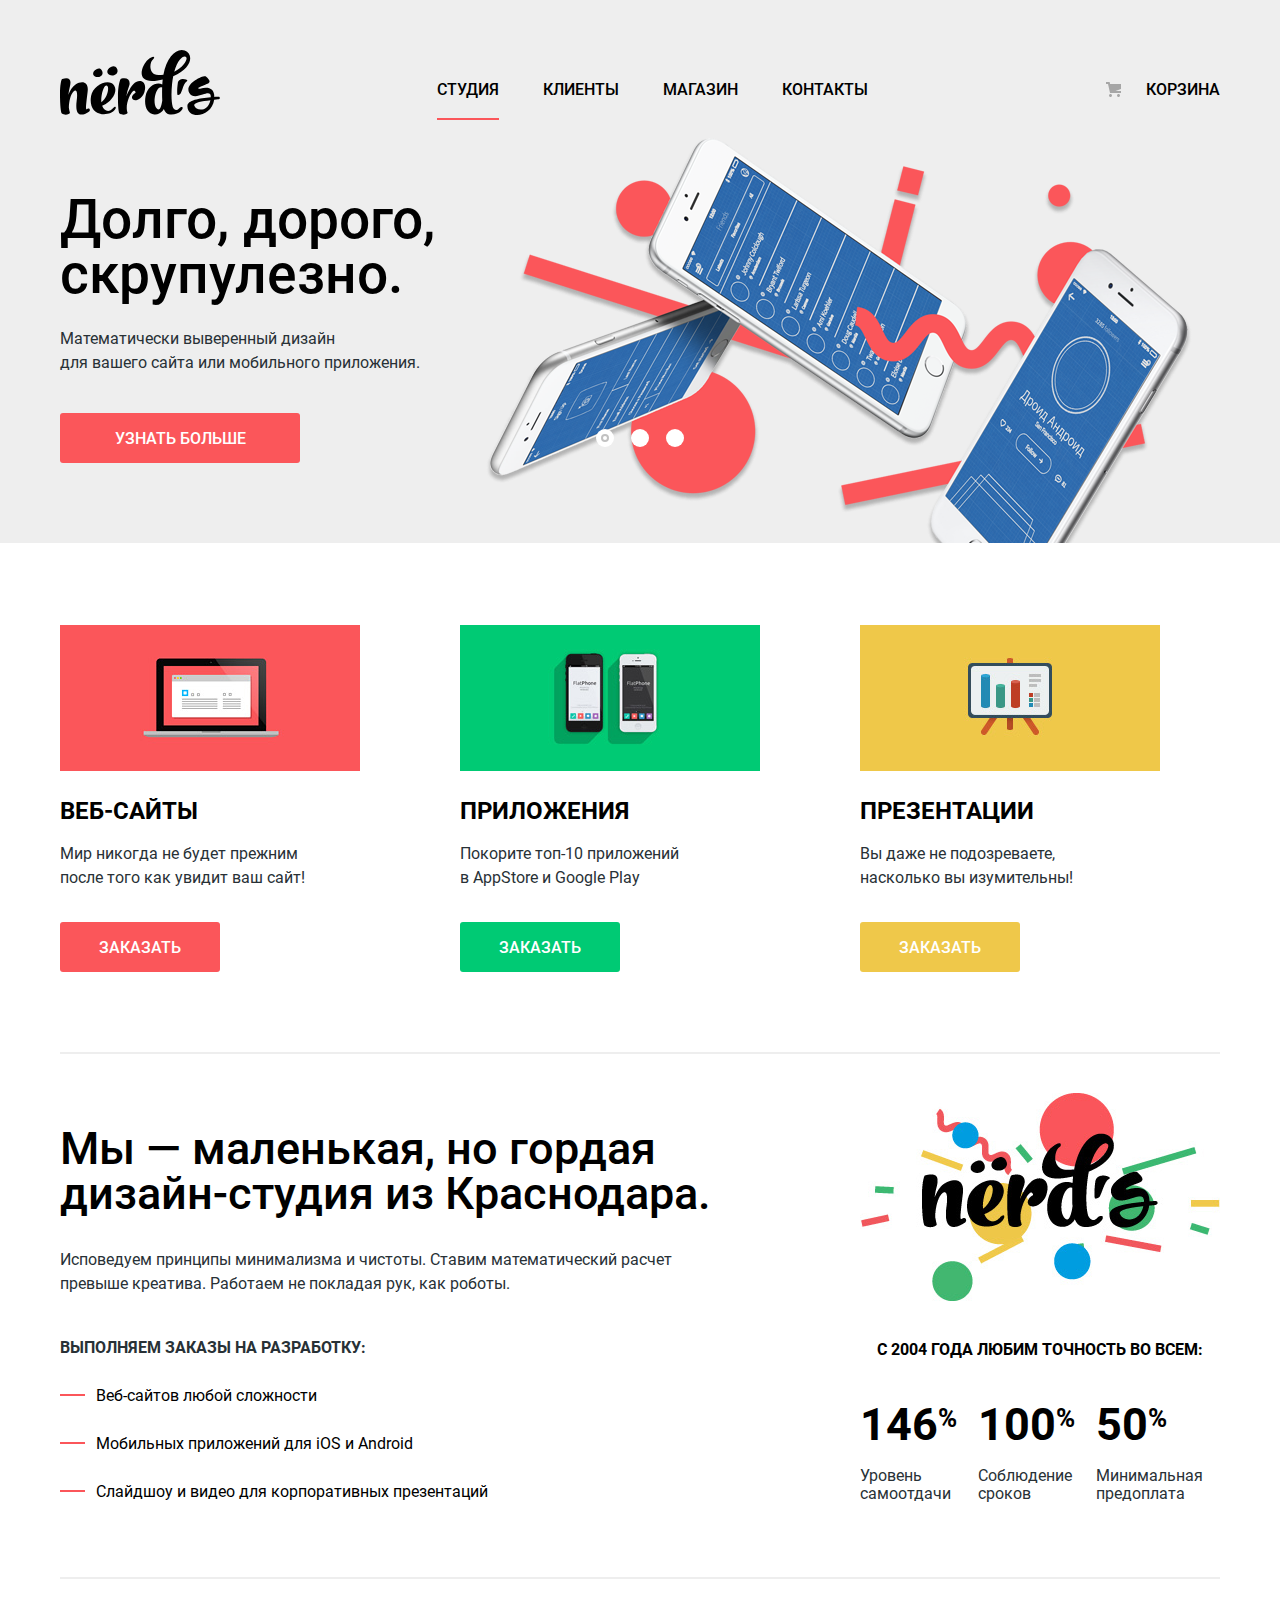
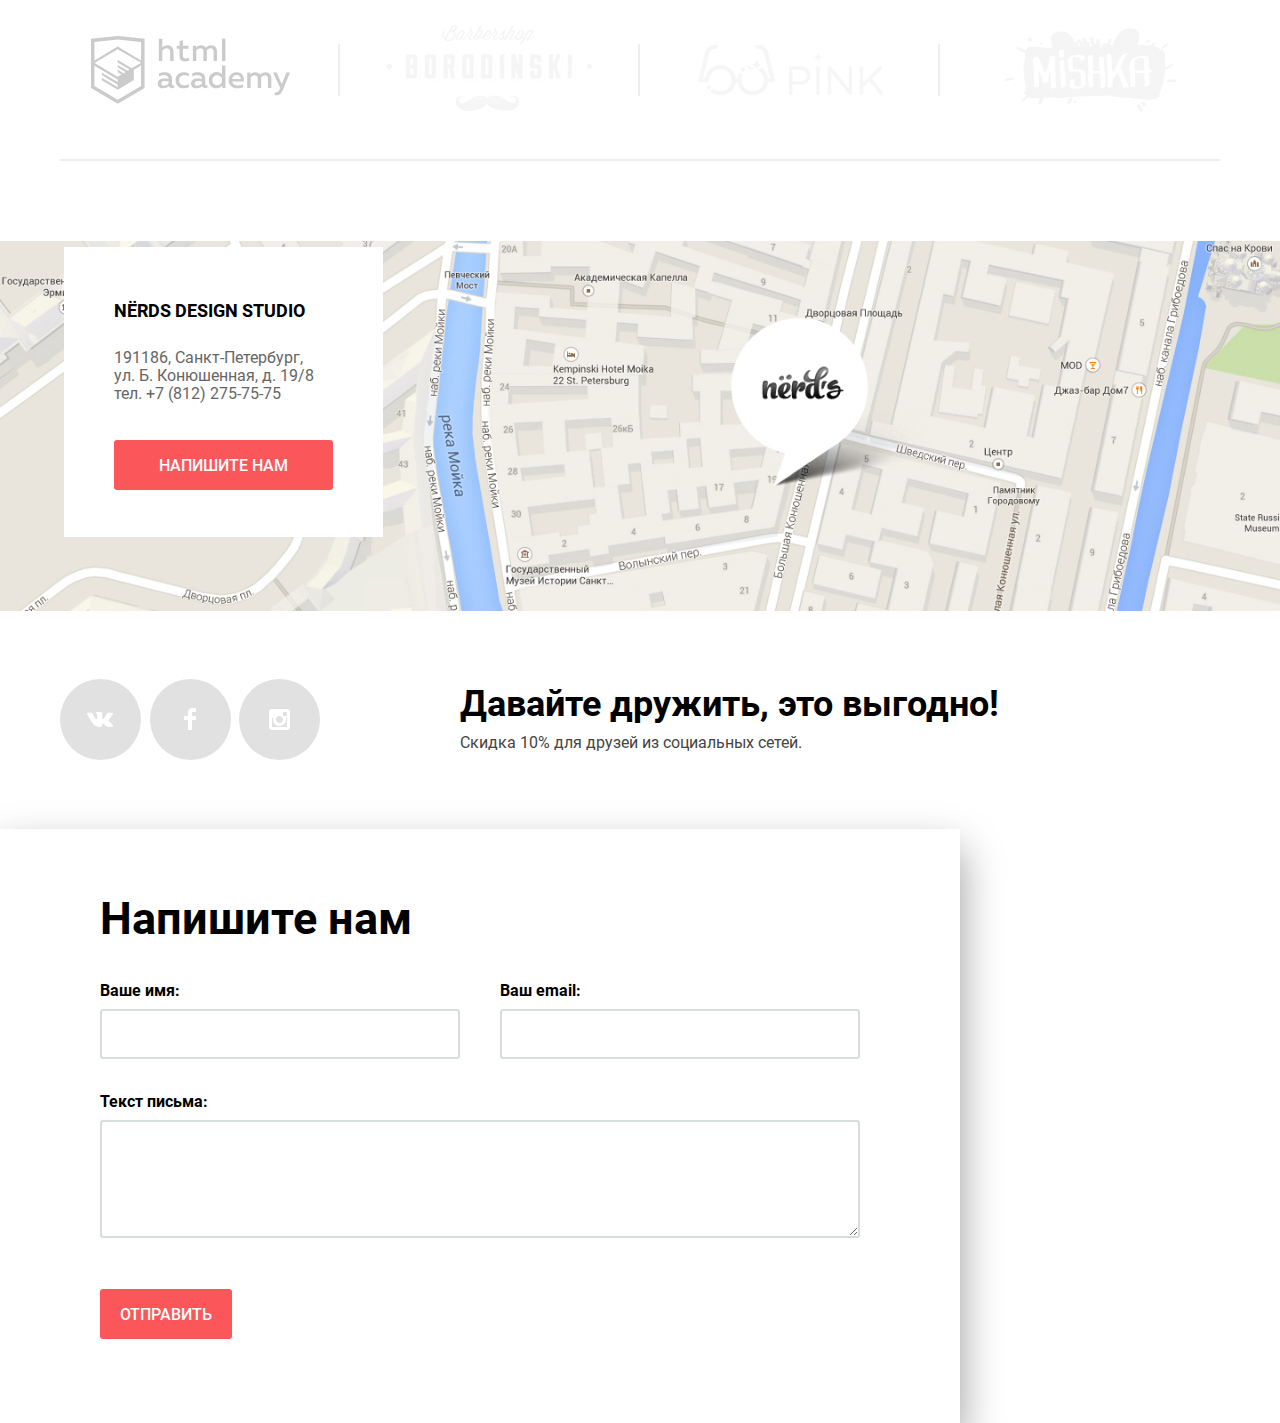
==== commit 0c3b0719: "оформил попап" ====
--- a/index.html
+++ b/index.html
@@ -111,17 +111,17 @@
 
             <li class="statistics-item">
               <p class="percent-number">146<sup class="percent">%</sup></p>
-              <p class="percent-info">уровень самоотдачи</p>
+              <p class="percent-info">Уровень самоотдачи</p>
             </li>
 
             <li class="statistics-item">
               <p class="percent-number">100<sup class="percent">%</sup></p>
-              <p class="percent-info">соблюдение сроков</p>
+              <p class="percent-info">Соблюдение сроков</p>
             </li>
 
             <li class="statistics-item">
               <p class="percent-number">50<sup class="percent">%</sup></p>
-              <p class="percent-info">минимальная предоплата</p>
+              <p class="percent-info">Минимальная предоплата</p>
             </li>
 
           </ul>
@@ -210,6 +210,28 @@
     </section>
   </footer>
 
+  <div class="popup">
+    <h2 class="write-us-title">Напишите нам</h2>
+    <form class="contact-form" method="GET" action="https://echo.htmlacademy.ru">
+
+        <label class="popup-label">
+          Ваше имя:<br>
+          <input type="text" class="contact-name">
+        </label>
+
+        <label class="popup-label">
+          Ваш email:<br>
+          <input type="email" class="contact-email">
+        </label>
+
+        <label class="popup-label">
+          Текст письма:<br>
+          <textarea class="contact-text"></textarea>
+        </label>
+
+      <button type="submit" class="button submit-button">Отправить</button>
+    </form>
+  </div>
+
 </body>
-
 </html>
--- a/css/style.css
+++ b/css/style.css
@@ -98,6 +98,8 @@
 img {
   max-width: 100%;
   height: auto;
+
+  vertical-align: bottom;
 }
 
 /* Main header */
@@ -184,9 +186,6 @@
   opacity: 0.3;
 }
 
-.header-logo-img {
-  vertical-align: bottom;
-}
 
 /* INDEX */
 
@@ -194,7 +193,7 @@
 
 .slider-container {
   background-color: var(--dirty-white);
-  margin-bottom: 80px;
+  margin-bottom: 82px;
 }
 
 .slides {
@@ -278,6 +277,7 @@
   font-weight: 700;
   margin-top: 25px;
   margin-bottom: 16px;
+  text-transform: uppercase;
 }
 
 .service-text {
@@ -332,7 +332,7 @@
 }
 
 .order-item {
-  padding-left: 32px;
+  padding-left: 36px;
   position: relative;
   margin-top: 24px;
 }
@@ -345,7 +345,6 @@
   background-color: var(--light-red);
   left: 0;
   top: 10px;
-
 }
 
 .studio-text {
@@ -353,6 +352,7 @@
   margin-top: 37px;
   margin-bottom: 31px;
   text-transform: uppercase;
+  text-align: center;
 }
 
 .statistics-list {
@@ -388,6 +388,7 @@
   font-weight: 400;
   color: var(--light-black);
   margin: 0;
+
 }
 
 /* Partners */
@@ -457,6 +458,66 @@
 .partners-logo:active {
   opacity: 0.1;
 }
+
+/* Popup */
+
+.popup {
+  width: 760px;
+  padding: 63px 100px 84px;
+  box-shadow: 0px 20px 40px rgba(0, 0, 0, 0.4);
+  background-color: var(--white);
+}
+
+.contact-form {
+  display: flex;
+  flex-wrap: wrap;
+  justify-content: space-between;
+}
+
+
+.write-us-title {
+  font-size: 45px;
+  line-height: 53px;
+  font-weight: 700;
+  margin: 0;
+  margin-bottom: 37px;
+}
+
+.popup-label {
+  line-height: 18px;
+  font-weight: 700;
+  display: block;
+}
+
+.contact-name,
+.contact-email {
+  width: 360px;
+  margin-bottom: 34px;
+}
+
+.contact-text {
+  width: 760px;
+  height: 118px;
+  margin-bottom: 47px;
+}
+
+.contact-name,
+.contact-email,
+.contact-text {
+  box-sizing: border-box;
+  font-size: 16px;
+  line-height: 18px;
+  font-weight: 400;
+  padding: 16px;
+  padding-top: 14px;
+  padding-bottom: 14px;
+  border: 2px solid #D7DCDE;
+  border-radius: 3px;
+  margin-top: 9px;
+}
+
+
+
 
 
 /* CATALOG */
@@ -1116,3 +1177,9 @@
 .social-link:active path {
   opacity: 0.3;
 }
+
+/* Popup button */
+
+.submit-button {
+  border: none;
+}
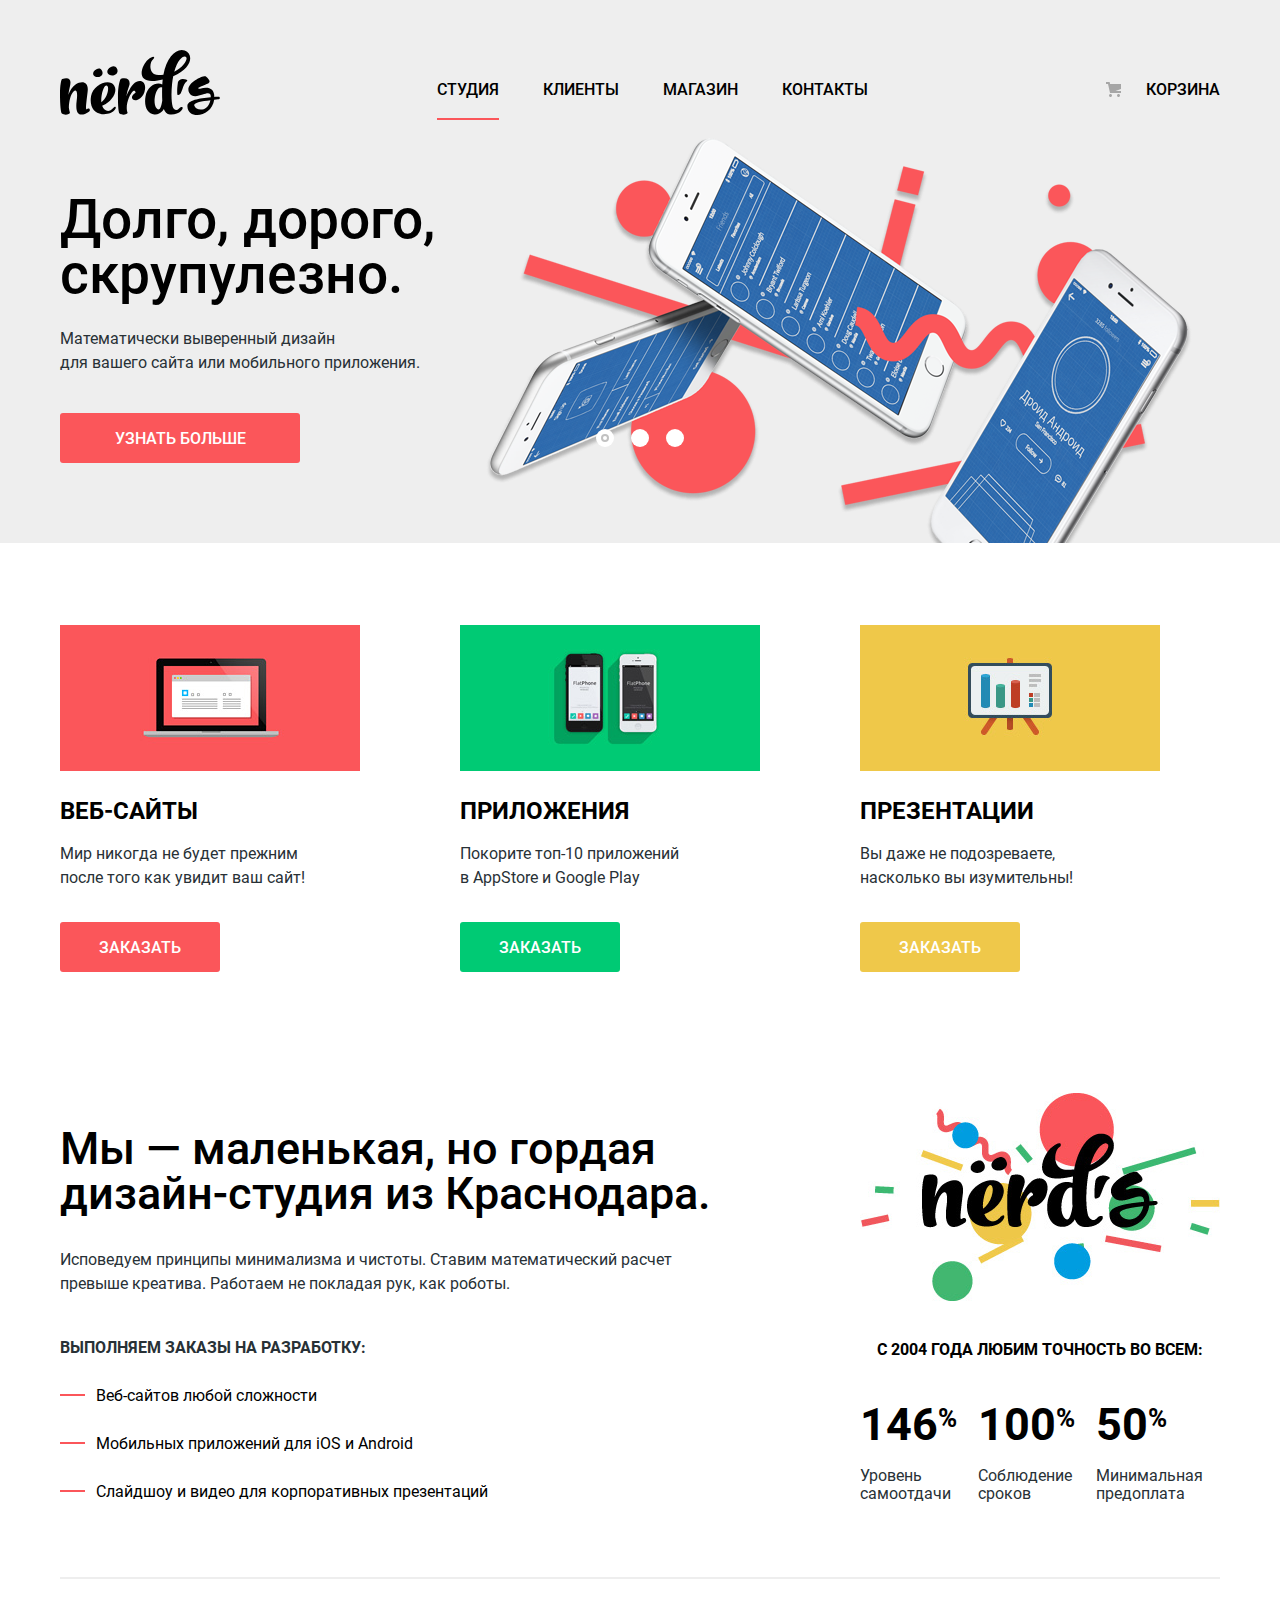
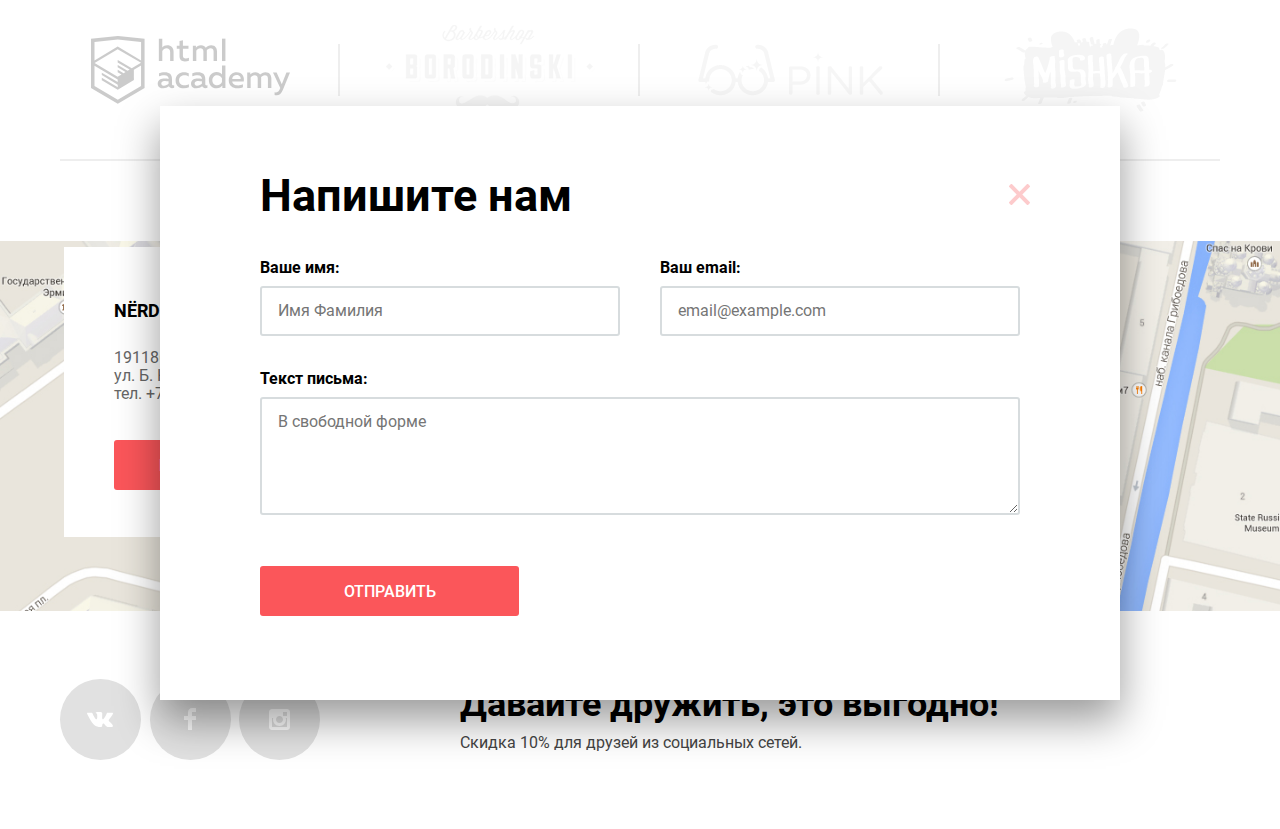
==== commit 6538871c: "доработал оформление попапа" ====
--- a/index.html
+++ b/index.html
@@ -18,7 +18,7 @@
   <header class="main-header">
     <nav class="main-navigation container">
       <a class="main-header-logo">
-        <img class="header-logo-img" src="img/nerds-logo.svg" width="160" height="65" alt="Логотип студии Nerd's">
+        <img src="img/nerds-logo.svg" width="160" height="65" alt="Логотип студии Nerd's">
       </a>
       <ul class="menu">
         <li class="menu-item"><a class="menu-link on-page" href="#">Студия</a></li>
@@ -210,23 +210,24 @@
     </section>
   </footer>
 
-  <div class="popup">
+  <div class="popup popup-active">
     <h2 class="write-us-title">Напишите нам</h2>
+    <button type="button" class="close-popup"></button>
     <form class="contact-form" method="GET" action="https://echo.htmlacademy.ru">
 
         <label class="popup-label">
           Ваше имя:<br>
-          <input type="text" class="contact-name">
+          <input type="text" class="contact-name" name="contact-name" placeholder="Имя Фамилия">
         </label>
 
         <label class="popup-label">
           Ваш email:<br>
-          <input type="email" class="contact-email">
+          <input type="email" class="contact-email" name="contact-email" placeholder="email@example.com">
         </label>
 
         <label class="popup-label">
           Текст письма:<br>
-          <textarea class="contact-text"></textarea>
+          <textarea class="contact-text" name="contact-text" placeholder="В свободной форме"></textarea>
         </label>
 
       <button type="submit" class="button submit-button">Отправить</button>
--- a/css/style.css
+++ b/css/style.css
@@ -294,7 +294,6 @@
   column-gap: 140px;
 
   margin-top: 121px;
-  position: relative;
 }
 
 .about-studio::before {
@@ -462,10 +461,23 @@
 /* Popup */
 
 .popup {
+  display: none;
   width: 760px;
   padding: 63px 100px 84px;
   box-shadow: 0px 20px 40px rgba(0, 0, 0, 0.4);
   background-color: var(--white);
+  position: relative;
+
+  position: absolute;
+  left: 0;
+  right: 0;
+  margin-left: auto;
+  margin-right: auto;
+  top: 1706px;
+}
+
+.popup-active {
+  display: block;
 }
 
 .contact-form {
@@ -516,6 +528,18 @@
   margin-top: 9px;
 }
 
+.contact-name:hover,
+.contact-email:hover,
+.contact-text:hover {
+  border: 2px solid #B4B9BB;
+}
+
+.contact-name:focus,
+.contact-email:focus,
+.contact-text:focus {
+  border: 2px solid #000000;
+}
+
 
 
 
@@ -1182,4 +1206,27 @@
 
 .submit-button {
   border: none;
-}
+  width: 259px;
+}
+
+.close-popup {
+  width: 21px;
+  height: 21px;
+  position: absolute;
+  background-image: url("../img/close-button.svg");
+  border: none;
+  background-color: transparent;
+  top: 78px;
+  right: 90px;
+  opacity: 0.3;
+}
+
+.close-popup:hover {
+  opacity: 1;
+}
+
+.close-popup:active {
+  opacity: 0.1;
+}
+
+
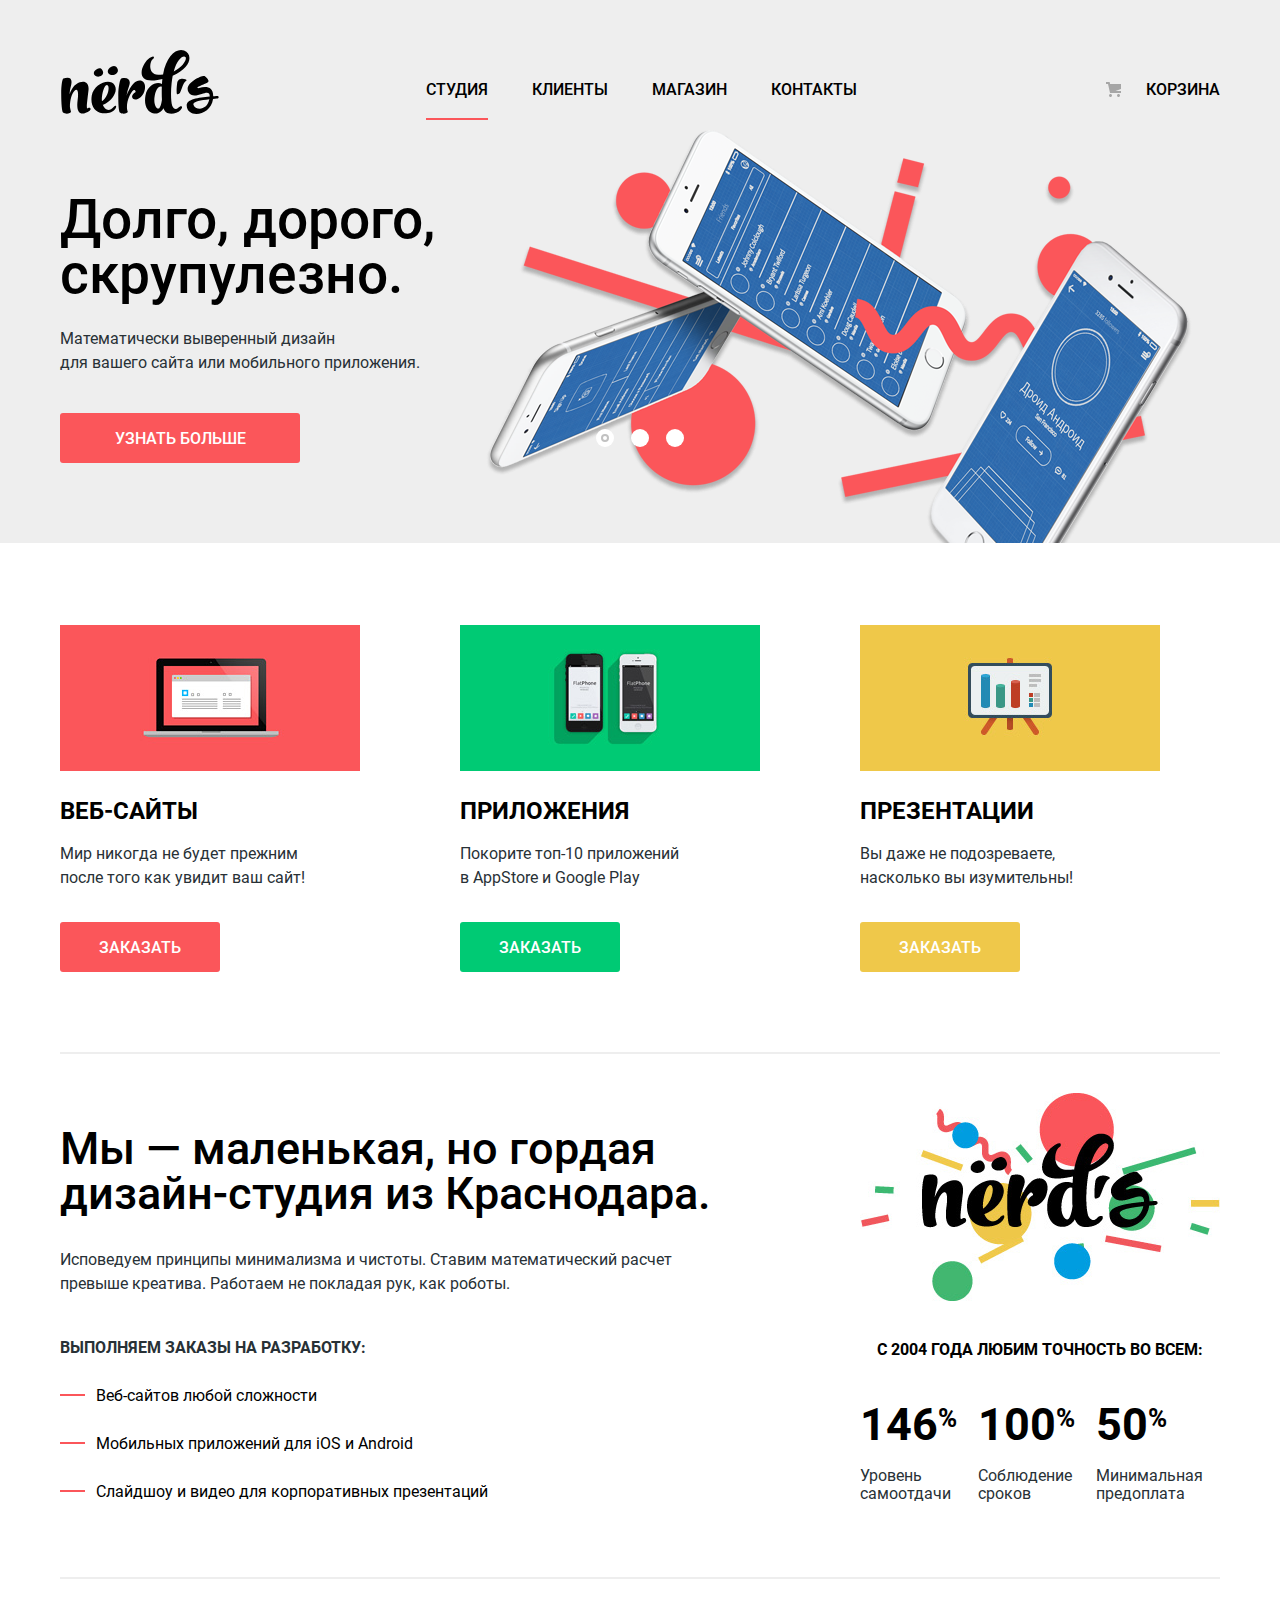
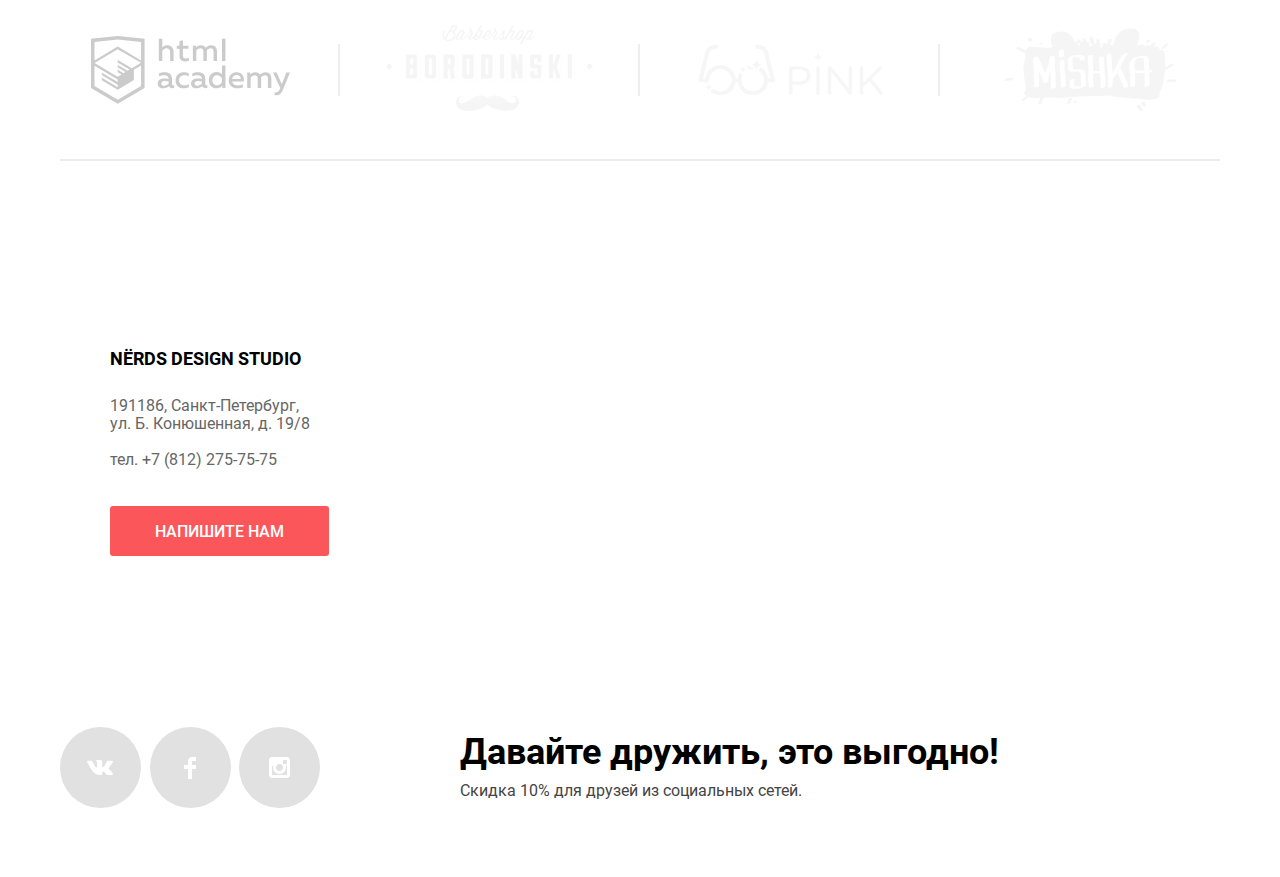
==== commit 37d683fd: "доработал верстку" ====
--- a/index.html
+++ b/index.html
@@ -18,7 +18,7 @@
   <header class="main-header">
     <nav class="main-navigation container">
       <a class="main-header-logo">
-        <img src="img/nerds-logo.svg" width="160" height="65" alt="Логотип студии Nerd's">
+        <img class="header-logo" src="img/nerds-logo.svg" width="160" height="65" alt="Логотип студии Nerd's">
       </a>
       <ul class="menu">
         <li class="menu-item"><a class="menu-link on-page" href="#">Студия</a></li>
@@ -70,19 +70,19 @@
         <h2 class="visually-hidden">Услуги</h2>
         <ul class="services-list">
           <li class="services-item">
-            <img src="img/illustration-websites.jpg" width="300" height="146" alt="Компьютер">
+            <img class="services-illustration" src="img/illustration-websites.jpg" width="300" height="146" alt="Компьютер">
             <h3 class="service-title">Веб-сайты</h3>
             <p class="service-text">Мир никогда не будет прежним после того как увидит ваш сайт!</p>
             <a href="" class="button service-button">Заказать</a>
           </li>
           <li class="services-item">
-            <img src="img/illustration-apps.jpg" width="300" height="146" alt="Смартфон">
+            <img class="services-illustration" src="img/illustration-apps.jpg" width="300" height="146" alt="Смартфон">
             <h3 class="service-title">Приложения</h3>
             <p class="service-text">Покорите топ-10 приложений в&nbsp;AppStore и Google Play</p>
             <a href="" class="button service-button button-green">Заказать</a>
           </li>
           <li class="services-item">
-            <img src="img/illustration-presentations.jpg" width="300" height="146" alt="График">
+            <img class="services-illustration" src="img/illustration-presentations.jpg" width="300" height="146" alt="График">
             <h3 class="service-title">Презентации</h3>
             <p class="service-text">Вы даже не подозреваете, насколько вы изумительны!</p>
             <a href="" class="button service-button button-yellow">Заказать</a>
@@ -94,8 +94,7 @@
         <h2 class="visually-hidden">О студии</h2>
         <div class="studio-description">
           <p class="studio-title">Мы — маленькая, но гордая дизайн-студия из Краснодара.</p>
-          <p class="studio-subtitle">Исповедуем принципы минимализма и чистоты. Ставим математический расчет превыше
-            креатива. Работаем не покладая рук, как роботы.</p>
+          <p class="studio-subtitle">Исповедуем принципы минимализма и чистоты. Ставим математический расчет превыше креатива. Работаем не покладая рук, как роботы.</p>
           <p class="studio-subtitle orders">Выполняем заказы на разработку:</p>
           <ul class="orders-list">
             <li class="order-item">Веб-сайтов любой сложности</li>
@@ -105,7 +104,7 @@
         </div>
 
         <div class="studio-information">
-          <img src="img/nerds-illustration.jpg" alt="Nerd's">
+          <img class="nerds-illustration" src="img/nerds-illustration.jpg" width="360" height="208" alt="Nerd's">
           <p class="studio-text">с 2004 года любим точность во всем:</p>
           <ul class="statistics-list">
 
@@ -132,7 +131,7 @@
         <h2 class="visually-hidden">Партнеры</h2>
         <ul class="partners-list">
           <li class="partners-item">
-            <a href="#">
+            <a href="https://htmlacademy.ru/intensive/htmlcss">
               <img class="partners-logo" src="img/partner/partner-academy.svg" width="199" height="68" alt="html Academy">
             </a>
           </li>
@@ -157,15 +156,17 @@
 
     <section class="map">
       <h2 class="visually-hidden">Как до нас добраться</h2>
-      <img class="map-image" src="img/map.jpg" alt="Карта">
-      <div class="map-info">
-        <p class="map-info-title">NЁRDS DESIGN STUDIO</p>
-        <p class="map-info-subtitle">191186, Санкт-Петербург, <br>
-          ул. Б. Конюшенная, д. 19/8
-          <br>
-          <a href="+78122757575" class="contact-phone">тел. +7 (812) 275-75-75</a>
-        </p>
-        <a href="" class="button button-write-us">Напишите нам</a>
+      <iframe src="https://www.google.com/maps/embed?pb=!1m18!1m12!1m3!1d1998.603787253322!2d30.32085871613651!3d59.938716481876234!2m3!1f0!2f0!3f0!3m2!1i1024!2i768!4f13.1!3m3!1m2!1s0x4696310fca145cc1%3A0x42b32648d8238007!2z0JHQvtC70YzRiNCw0Y8g0JrQvtC90Y7RiNC10L3QvdCw0Y8g0YPQuy4sIDE5LzgsINCh0LDQvdC60YIt0J_QtdGC0LXRgNCx0YPRgNCzLCDQoNC-0YHRgdC40Y8sIDE5MTE4Ng!5e0!3m2!1sru!2sby!4v1614968633894!5m2!1sru!2sby" width="100%" height="416px" style="border:0;" allowfullscreen="" loading="lazy"></iframe>
+      <div class="container-map-info">
+        <div class="map-info">
+          <p class="map-info-title">NЁRDS DESIGN STUDIO</p>
+          <p class="map-info-subtitle">191186, Санкт-Петербург, <br>
+            ул. Б. Конюшенная, д. 19/8<br>
+            <br>
+            <a href="tel:+78122757575" class="contact-phone">тел. +7 (812) 275-75-75</a>
+          </p>
+          <a href="" class="button button-write-us">Напишите нам</a>
+        </div>
       </div>
     </section>
   </main>
@@ -210,9 +211,9 @@
     </section>
   </footer>
 
-  <div class="popup popup-active">
+  <div class="popup">
     <h2 class="write-us-title">Напишите нам</h2>
-    <button type="button" class="close-popup"></button>
+    <button type="button" class="close-popup" aria-label="Закрыть"></button>
     <form class="contact-form" method="GET" action="https://echo.htmlacademy.ru">
 
         <label class="popup-label">
--- a/css/style.css
+++ b/css/style.css
@@ -99,7 +99,7 @@
   max-width: 100%;
   height: auto;
 
-  vertical-align: bottom;
+  vertical-align: top;
 }
 
 /* Main header */
@@ -127,6 +127,7 @@
   padding: 0;
 
   margin-top: 13px;
+  margin-right: 22px;
 
   display: flex;
   flex-wrap: wrap;
@@ -178,12 +179,17 @@
   border-bottom: 2px solid var(--light-red);
 }
 
-.header-logo:hover {
+.header-logo-link:hover {
   opacity: 0.7;
 }
 
-.header-logo:active {
+.header-logo-link:active {
   opacity: 0.3;
+}
+
+.header-logo {
+  width: 160px;
+  height: 65px;
 }
 
 
@@ -235,7 +241,7 @@
 }
 
 .slider-item {
-  background-position: top right;
+  background-position: center right;
   background-repeat: no-repeat;
 }
 
@@ -272,6 +278,7 @@
 }
 
 .service-title {
+  width: 300px;
   font-size: 24px;
   line-height: 30px;
   font-weight: 700;
@@ -286,6 +293,12 @@
   margin-bottom: 32px;
 }
 
+.services-illustration {
+  width: 300px;
+  height: 146px;
+  object-fit: contain;
+}
+
 /* About studio */
 
 .about-studio {
@@ -294,6 +307,7 @@
   column-gap: 140px;
 
   margin-top: 121px;
+  position: relative;
 }
 
 .about-studio::before {
@@ -367,6 +381,11 @@
   margin-right: 21px;
 }
 
+.nerds-illustration {
+  width: 360px;
+  height: 208px;
+}
+
 .percent-number {
   font-size: 45px;
   line-height: 64px;
@@ -387,8 +406,8 @@
   font-weight: 400;
   color: var(--light-black);
   margin: 0;
-
-}
+}
+
 
 /* Partners */
 
@@ -458,22 +477,442 @@
   opacity: 0.1;
 }
 
+
+
+/* CATALOG */
+
+.basic-content {
+  display: grid;
+  grid-template-columns: 260px 1fr;
+  grid-template-rows:
+    auto
+    1fr;
+  column-gap: 140px;
+  margin-bottom: 49px;
+}
+
+/* Main title */
+
+.title-bar {
+  background-color: var(--dirty-white);
+  margin-bottom: 55px;
+}
+
+.page-title {
+  font-size: 55px;
+  line-height: 1;
+  font-weight: 500;
+  text-align: center;
+  padding-top: 72px;
+  padding-bottom: 108px;
+}
+
+/* Filters */
+
+.filters {
+  grid-row: 1 / -1;
+}
+
+.price {
+  background-color: var(--dirty-white);
+  border: none;
+}
+
+.filter-title {
+  font-size: 18px;
+  line-height: 30px;
+  font-weight: 700;
+  text-transform: uppercase;
+  margin-bottom: 16px;
+}
+
+.filter-list {
+  list-style: none;
+  line-height: 20px;
+  color: var(--light-black);
+  padding: 0;
+  margin: 0;
+}
+
+.filter-part {
+  border: none;
+  padding: 0;
+  margin: 0;
+}
+
+.filter-cost {
+  margin-bottom: 54px;
+}
+
+.filter-radio {
+  padding-bottom: 27px;
+}
+
+.filter-checkbox {
+  padding-bottom: 30px;
+}
+
+.filter-item {
+  margin-bottom: 20px;
+  margin-left: 36px;
+}
+
+.filter-list label {
+  position: relative;
+}
+
+
+/* Range */
+
+.range-controls {
+  background-color: var(--dirty-white);
+  border-radius: 3px;
+  height: 41px;
+  padding-top: 39px;
+  position: relative;
+  margin-bottom: 14px;
+  margin-top: 30px;
+}
+
+.scale {
+  height: 2px;
+  width: 210px;
+  background-color: #D7DCDF;
+  margin: 0 auto;
+
+  position: relative;
+}
+
+.bar {
+  background-color: #00CA74;
+  height: 2px;
+}
+
+.toggle {
+  width: 4px;
+  height: 4px;
+  padding: 0;
+  border: 8px solid #ffffff;
+  background-color: #ababab;
+  border-radius: 50%;
+  box-shadow: 0 2px 1px 0 #cfcfcf;
+  position: absolute;
+  top: -9px;
+  cursor: pointer;
+
+  transform: translateX(-50%);
+}
+
+.price-controls {
+  display: flex;
+  justify-content: space-between;
+}
+
+.min-price,
+.max-price {
+  line-height: 22px;
+  text-transform: uppercase;
+}
+
+.price-controls input {
+  font: inherit;
+  width: 60px;
+  padding: 10px;
+  margin-left: 10px;
+  text-align: center;
+  color: #283136;
+  border: none;
+  border-radius: 5px;
+  background: #f1f1f1;
+}
+
+/* radiobox */
+
+.filter-input-radio + label::before {
+  content: "";
+  position: absolute;
+  left: -36px;
+  top: -4px;
+  width: 17px;
+  height: 17px;
+  border: 4px solid var(--extra-light-gray);
+  border-radius: 50%;
+  opacity: 0.4;
+}
+
+.filter-input-radio:hover + label::before {
+  opacity: 1;
+}
+
+.filter-input-radio:checked + label::after {
+  content: "";
+  position: absolute;
+  left: -28px;
+  top: 4px;
+  width: 9px;
+  height: 9px;
+  background-color: var(--extra-light-gray);
+  border-radius: 50%;
+  opacity: 0.4;
+}
+
+.filter-input-radio:checked:hover + label::after {
+  opacity: 1;
+}
+
+/* checkbox */
+
+.filter-input-checkbox + label::before {
+  content: "";
+  position: absolute;
+  left: -36px;
+  top: -3px;
+  width: 23px;
+  height: 23px;
+  background-image: url("../img/checkbox/checkbox-off.svg");
+  background-repeat: no-repeat;
+  background-position: 0 0;
+  opacity: 0.4;
+}
+
+.filter-input-checkbox:hover + label::before {
+  opacity: 1;
+}
+
+.filter-input-checkbox:checked + label::before {
+  content: "";
+  position: absolute;
+  left: -36px;
+  top: -3px;
+  width: 23px;
+  height: 23px;
+  background-image: url("../img/checkbox/checkbox-on.svg");
+  background-repeat: no-repeat;
+  background-position: 0 0;
+  opacity: 0.4;
+}
+
+.filter-input-checkbox:checked + label::after {
+  content: "";
+  position: absolute;
+  left: -32px;
+  top: -1px;
+  width: 23px;
+  height: 23px;
+  background-image: url("../img/checkbox/check.svg");
+  background-repeat: no-repeat;
+  background-position: 0 0;
+  opacity: 0.4;
+}
+
+.filter-input-checkbox:checked:hover + label::before,
+.filter-input-checkbox:checked:hover + label::after {
+  opacity: 1;
+}
+
+/* Sort */
+
+.sort {
+  display: flex;
+  justify-content: space-between;
+
+  margin-bottom: 48px;
+}
+
+.sort-text {
+  font-size: 18px;
+  line-height: 30px;
+  font-weight: 700;
+  text-transform: uppercase;
+  margin: 0;
+}
+
+.sort-buttons {
+  display: flex;
+  align-items: center;
+}
+
+/* Templates */
+
+.template-list {
+  list-style: none;
+  margin: 0;
+  padding: 0;
+  margin-bottom: 25px;
+
+  display: flex;
+  flex-wrap: wrap;
+  justify-content: space-between;
+}
+
+.template-item {
+  width: 360px;
+  margin-top: 40px;
+  margin-bottom: 30px;
+  position: relative;
+}
+
+.template-item::before {
+  content: "";
+  position: absolute;
+  top: -40px;
+  width: 360px;
+  height: 40px;
+  background-image: url("../img/template/browser.svg");
+  opacity: 0.12;
+}
+
+.template-title {
+  font-size: 18px;
+  line-height: 30px;
+  font-weight: 700;
+  text-transform: uppercase;
+  margin: 26px 0 12px;
+  display: inline-block;
+}
+
+.template-text {
+  line-height: 18px;
+  color: var(--light-gray);
+  margin: 0 auto 32px;
+  width: 255px;
+}
+
+.template-description {
+  background-color: var(--dirty-white);
+  width: 360px;
+  height: 231px;
+  position: absolute;
+  bottom: -1px;
+  left: -1px;
+  display: none;
+}
+
+.template-item:hover .template-description {
+  display: block;
+}
+
+.template-item:hover.template-item::before {
+  opacity: 1;
+}
+
+.template-item:hover .template {
+  filter: drop-shadow(0px 6px 15px rgba(0, 0, 0, 0.25));
+}
+
+.template-substrate {
+  width: 360px;
+  height: 580px;
+  background-color: #F2F2F2;
+  text-align: center;
+  border: 1px solid rgba(0, 0, 0, 0.1);
+  box-sizing: border-box;
+  position: relative;
+}
+
+.template {
+  width: 358px;
+  height: 578px;
+  object-fit: contain;
+  background-color: var(--white);
+}
+
+.template-link {
+  color: var(--black);
+}
+
+.template-link:hover {
+  color: var(--light-red);
+}
+
+.template-link:active {
+  color: var(--black);
+  opacity: 0.3;
+}
+
+/* Pagination */
+
+.pagination-list {
+  display: flex;
+  flex-wrap: wrap;
+  list-style: none;
+  padding: 0;
+  margin: 0;
+}
+
+/* OTHER */
+
+/* map */
+
+.map {
+  position: relative;
+}
+
+.map-info-title {
+  font-size: 18px;
+  line-height: 30px;
+  font-weight: 700;
+  margin: 0 0 23px;
+}
+
+.map-info-subtitle {
+  line-height: 18px;
+  color: var(--light-gray);
+  margin: 0 0 37px;
+}
+
+.contact-phone {
+  color: inherit;
+}
+
+.container-map-info {
+  width: 1160px;
+  height: 416px;
+  position: absolute;
+  left: 0;
+  right: 0;
+  top: 0;
+  margin: 0 auto;
+  padding: 0 10px;
+}
+
+.map-info {
+  width: 319px;
+  padding: 49px 50px 47px;
+  box-sizing: border-box;
+  background-color: var(--white);
+
+  position: absolute;
+  left: 10px;
+  top: 54px;
+}
+
+.button-write-us {
+  width: 100%;
+}
+
+.map-image {
+  width: 100%;
+}
+
+
 /* Popup */
 
 .popup {
   display: none;
   width: 760px;
+  height: 443px;
   padding: 63px 100px 84px;
   box-shadow: 0px 20px 40px rgba(0, 0, 0, 0.4);
   background-color: var(--white);
-  position: relative;
-
-  position: absolute;
+
+  position: fixed;
   left: 0;
   right: 0;
-  margin-left: auto;
-  margin-right: auto;
-  top: 1706px;
+  top: 0;
+  bottom: 0;
+  margin: auto;
+
 }
 
 .popup-active {
@@ -486,8 +925,7 @@
   justify-content: space-between;
 }
 
-
-.write-us-title {
+.popup-title {
   font-size: 45px;
   line-height: 53px;
   font-weight: 700;
@@ -526,424 +964,30 @@
   border: 2px solid #D7DCDE;
   border-radius: 3px;
   margin-top: 9px;
+  color: rgba(68, 68, 68, 0.5);
 }
 
 .contact-name:hover,
 .contact-email:hover,
 .contact-text:hover {
   border: 2px solid #B4B9BB;
+  color: rgba(68, 68, 68, 0.5);
 }
 
 .contact-name:focus,
 .contact-email:focus,
 .contact-text:focus {
   border: 2px solid #000000;
-}
-
-
-
-
-
-/* CATALOG */
-
-.basic-content {
-  display: grid;
-  grid-template-columns: 260px 1fr;
-  grid-template-rows:
-    auto
-    auto;
-  column-gap: 140px;
-  margin-bottom: 60px;
-}
-
-/* Main title */
-
-.title-bar {
-  background-color: var(--dirty-white);
-  margin-bottom: 55px;
-}
-
-.page-title {
-  font-size: 55px;
-  line-height: 1;
-  font-weight: 500;
-  text-align: center;
-  padding-top: 72px;
-  padding-bottom: 108px;
-}
-
-/* Filters */
-
-.filters {
-  grid-row: 1 / -1;
-}
-
-.price {
-  background-color: var(--dirty-white);
-  border: none;
-}
-
-.filter-title {
-  font-size: 18px;
-  line-height: 30px;
-  font-weight: 700;
-  text-transform: uppercase;
-  margin-bottom: 16px;
-}
-
-.filter-list {
-  list-style: none;
-  line-height: 20px;
-  color: var(--light-black);
-  padding: 0;
-  margin: 0;
-}
-
-.filter-part {
-  border: none;
-  padding: 0;
-  margin: 0;
-}
-
-.filter-cost {
-  margin-bottom: 54px;
-}
-
-.filter-radio {
-  padding-bottom: 27px;
-}
-
-.filter-checkbox {
-  padding-bottom: 30px;
-}
-
-.filter-item {
-  margin-bottom: 20px;
-  margin-left: 36px;
-}
-
-.filter-list label {
-  position: relative;
-}
-
-
-/* Range */
-
-.range-controls {
-  background-color: var(--dirty-white);
-  border-radius: 3px;
-  height: 41px;
-  padding-top: 39px;
-  position: relative;
-  margin-bottom: 14px;
-  margin-top: 30px;
-}
-
-.scale {
-  height: 2px;
-  width: 210px;
-  background-color: #D7DCDF;
-  margin: 0 auto;
-
-  position: relative;
-}
-
-.bar {
-  background-color: #00CA74;
-  height: 2px;
-}
-
-.toggle {
-  width: 4px;
-  height: 4px;
-  padding: 0;
-  border: 8px solid #ffffff;
-  background-color: #ababab;
-  border-radius: 50%;
-  box-shadow: 0 2px 1px 0 #cfcfcf;
-  position: absolute;
-  top: -9px;
-  cursor: pointer;
-
-  transform: translateX(-50%);
-}
-
-.price-controls {
-  display: flex;
-  justify-content: space-between;
-}
-
-.min-price,
-.max-price {
-  line-height: 22px;
-  text-transform: uppercase;
-}
-
-.price-controls input {
-  font-family: inherit;
-  font-size: inherit;
-  line-height: inherit;
-  font-weight: inherit;
-  width: 60px;
-  padding: 10px;
-  margin-left: 10px;
-  text-align: center;
-  color: #283136;
-  border: none;
-  border-radius: 5px;
-  background: #f1f1f1;
-}
-
-/* radiobox */
-
-.filter-input-radio + label::before {
-  content: "";
-  position: absolute;
-  left: -36px;
-  top: -4px;
-  width: 17px;
-  height: 17px;
-  border: 4px solid var(--extra-light-gray);
-  border-radius: 50%;
-  opacity: 0.4;
-}
-
-.filter-input-radio:hover + label::before {
-  opacity: 1;
-}
-
-.filter-input-radio:checked + label::after {
-  content: "";
-  position: absolute;
-  left: -28px;
-  top: 4px;
-  width: 9px;
-  height: 9px;
-  background-color: var(--extra-light-gray);
-  border-radius: 50%;
-  opacity: 0.4;
-}
-
-.filter-input-radio:checked:hover + label::after {
-  opacity: 1;
-}
-
-/* checkbox */
-
-.filter-input-checkbox + label::before {
-  content: "";
-  position: absolute;
-  left: -36px;
-  top: -3px;
-  width: 23px;
-  height: 23px;
-  background-image: url("../img/checkbox/checkbox-off.svg");
-  background-repeat: no-repeat;
-  background-position: 0 0;
-  opacity: 0.4;
-}
-
-.filter-input-checkbox:hover + label::before {
-  opacity: 1;
-}
-
-.filter-input-checkbox:checked + label::before {
-  content: "";
-  position: absolute;
-  left: -36px;
-  top: -3px;
-  width: 23px;
-  height: 23px;
-  background-image: url("../img/checkbox/checkbox-on.svg");
-  background-repeat: no-repeat;
-  background-position: 0 0;
-  opacity: 0.4;
-}
-
-.filter-input-checkbox:checked + label::after {
-  content: "";
-  position: absolute;
-  left: -32px;
-  top: -1px;
-  width: 23px;
-  height: 23px;
-  background-image: url("../img/checkbox/check.svg");
-  background-repeat: no-repeat;
-  background-position: 0 0;
-  opacity: 0.4;
-}
-
-.filter-input-checkbox:checked:hover + label::before,
-.filter-input-checkbox:checked:hover + label::after {
-  opacity: 1;
-}
-
-/* Sort */
-
-.sort {
-  display: flex;
-  justify-content: space-between;
-
-  margin-bottom: 48px;
-}
-
-.sort-text {
-  font-size: 18px;
-  line-height: 30px;
-  font-weight: 700;
-  text-transform: uppercase;
-  margin: 0;
-}
-
-.sort-buttons {
-  display: flex;
-  align-items: center;
-}
-
-/* Templates */
-
-.template-list {
-  list-style: none;
-  margin: 0;
-  padding: 0;
-  margin-bottom: 25px;
-
-  display: flex;
-  flex-wrap: wrap;
-  justify-content: space-between;
-}
-
-.template-item {
-  width: 360px;
-  margin-top: 40px;
-  margin-bottom: 30px;
-  position: relative;
-}
-
-.template-item::before {
-  content: "";
-  position: absolute;
-  top: -40px;
-  width: 360px;
-  height: 40px;
-  background-image: url("../img/template/browser.svg");
-  opacity: 0.12;
-}
-
-.template-title {
-  font-size: 18px;
-  line-height: 30px;
-  font-weight: 700;
-  text-transform: uppercase;
-  margin: 26px 0 12px;
-  display: inline-block;
-}
-
-.template-text {
-  line-height: 18px;
-  color: var(--light-gray);
-  margin: 0 auto 32px;
-  width: 255px;
-}
-
-.template-description {
-  background-color: var(--dirty-white);
-  width: 360px;
-  height: 231px;
-  position: absolute;
-  bottom: -1px;
-  left: -1px;
-  display: none;
-}
-
-.template-item:hover .template-description {
-  display: block;
-}
-
-.template-item:hover.template-item::before {
-  opacity: 1;
-}
-
-.template-item:hover .template {
-  filter: drop-shadow(0px 6px 15px rgba(0, 0, 0, 0.25));
-}
-
-.template-substrate {
-  width: 360px;
-  height: 580px;
-  background-color: #F2F2F2;
-  text-align: center;
-  border: 1px solid rgba(0, 0, 0, 0.1);
-  box-sizing: border-box;
-  position: relative;
-}
-
-.template-link {
-  color: var(--black);
-}
-
-.template-link:hover {
-  color: var(--light-red);
-}
-
-.template-link:active {
-  color: var(--black);
-  opacity: 0.3;
-}
-
-/* Pagination */
-
-.pagination-list {
-  display: flex;
-  flex-wrap: wrap;
-  list-style: none;
-  padding: 0;
-  margin: 0;
-}
-
-/* OTHER */
-
-/* map */
-
-.map {
-  position: relative;
-}
-
-.map-info-title {
-  font-size: 18px;
-  line-height: 30px;
-  font-weight: 700;
-  margin: 0 0 23px;
-}
-
-.map-info-subtitle {
-  line-height: 18px;
-  color: var(--light-gray);
-  margin: 0 0 37px;
-}
-
-.contact-phone {
-  color: inherit;
-}
-
-.map-info {
-  width: 319px;
-  padding: 49px 50px 47px;
-  box-sizing: border-box;
-  background-color: var(--white);
-
-  position: absolute;
-  bottom: 20%;
-  left: 5%;
-}
-
-.button-write-us {
-  width: 100%;
-}
-
-.map-image {
-  width: 100%;
-}
+  color: rgba(68, 68, 68, 1);;
+}
+
+.contact-name:invalid:not(:placeholder-shown),
+.contact-email:invalid:not(:placeholder-shown),
+.contact-text:invalid:not(:placeholder-shown) {
+  border-color: var(--red);
+  color: var(--red);
+}
+
 
 /* Main footer */
 
@@ -957,6 +1001,7 @@
   list-style: none;
   padding: 0;
   margin: 68px 0;
+  margin-top: 63px;
 
   display: flex;
   flex-wrap: wrap;
@@ -965,6 +1010,7 @@
 
 .discount {
   margin: 75px 0;
+  margin-top: 70px;
 }
 
 .discount-title {
@@ -1115,14 +1161,15 @@
 }
 
 .sort-button-more {
-  background-image: url("../img/icon-down-dir.svg");
+  background-image: url("../img/icon-up-down-dir.svg");
   background-position: 0 0;
   margin-right: 18px;
 }
 
 .sort-button-less {
-  background-image: url("../img/icon-up-dir.svg");
+  background-image: url("../img/icon-up-down-dir.svg");
   background-position: 0 0;
+  transform: rotate(180deg);
 }
 
 .sort-button:hover {
@@ -1154,6 +1201,7 @@
 
 .pagination-button {
   margin-right: 11px;
+  margin-bottom: 11px;
   background-color: var(--dirty-white);
   color: var(--black);
 }
@@ -1214,6 +1262,8 @@
   height: 21px;
   position: absolute;
   background-image: url("../img/close-button.svg");
+  background-position: center;
+  background-repeat: no-repeat;
   border: none;
   background-color: transparent;
   top: 78px;
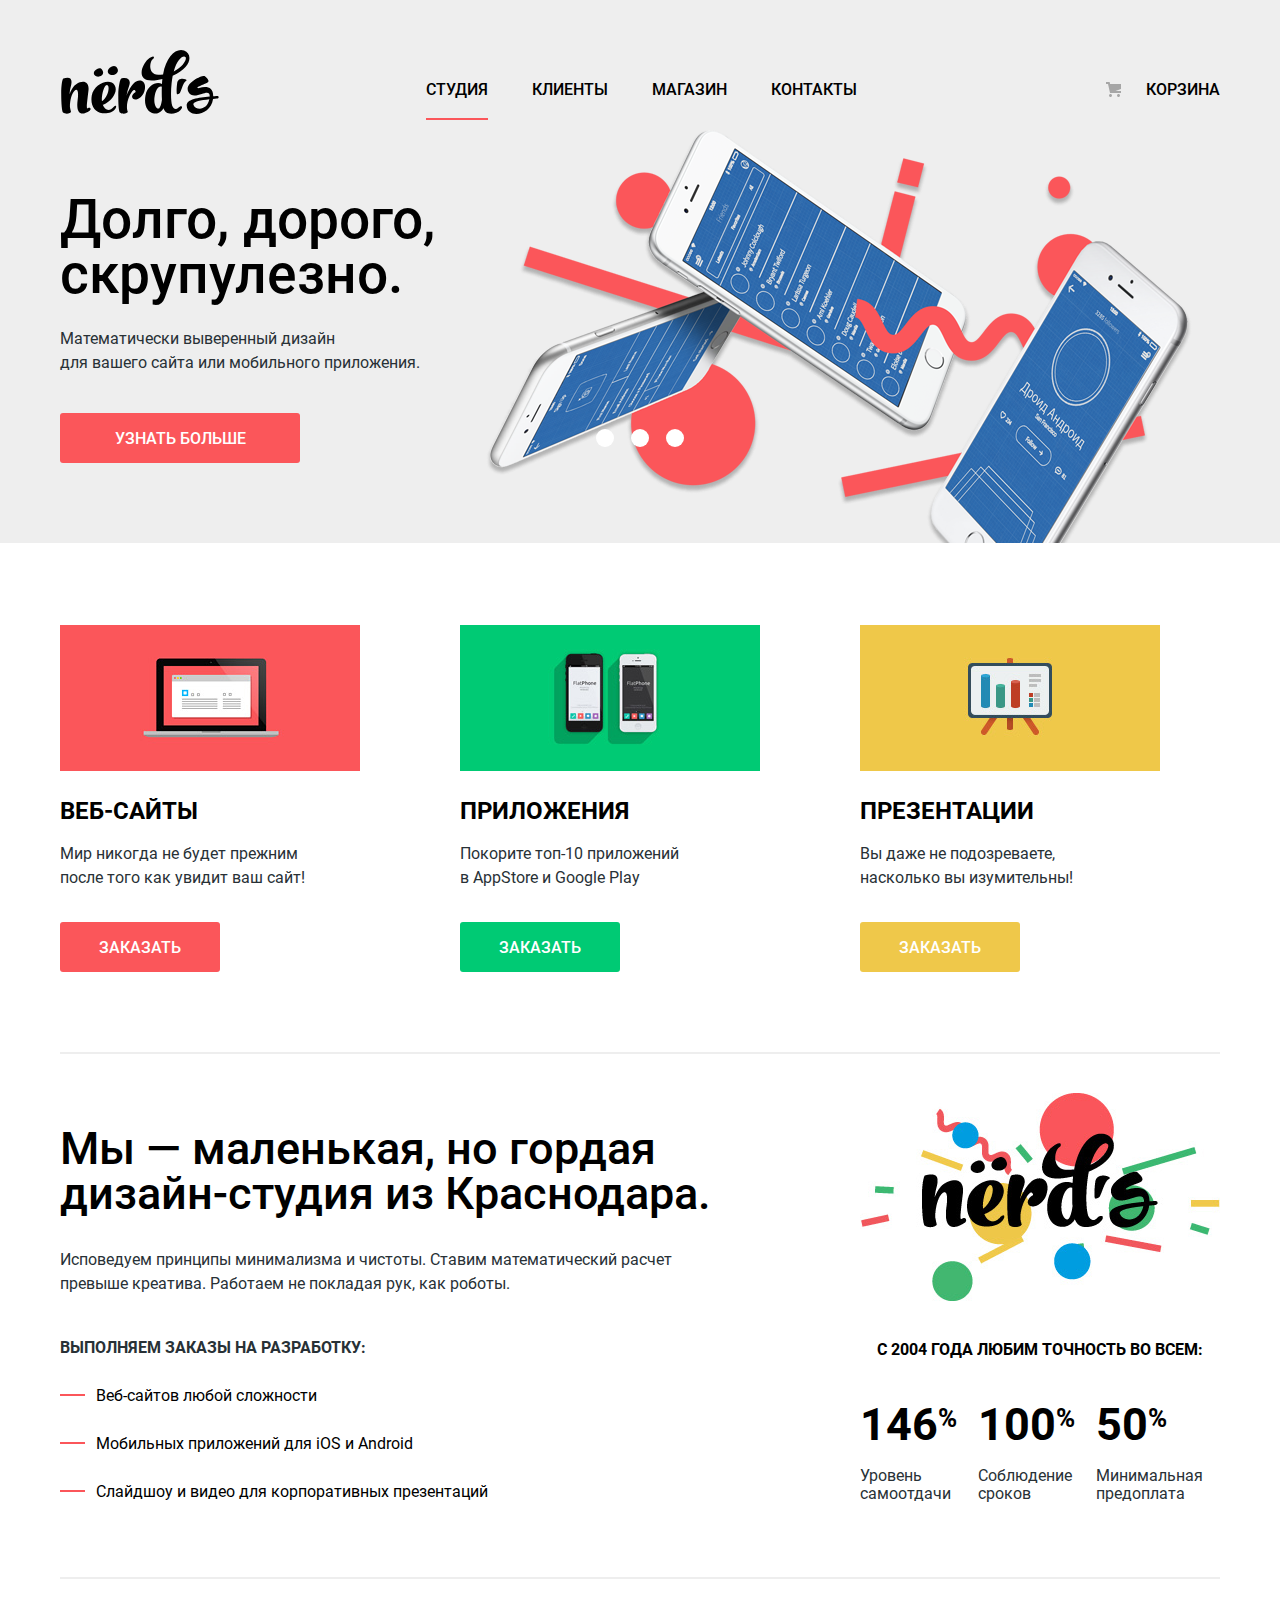
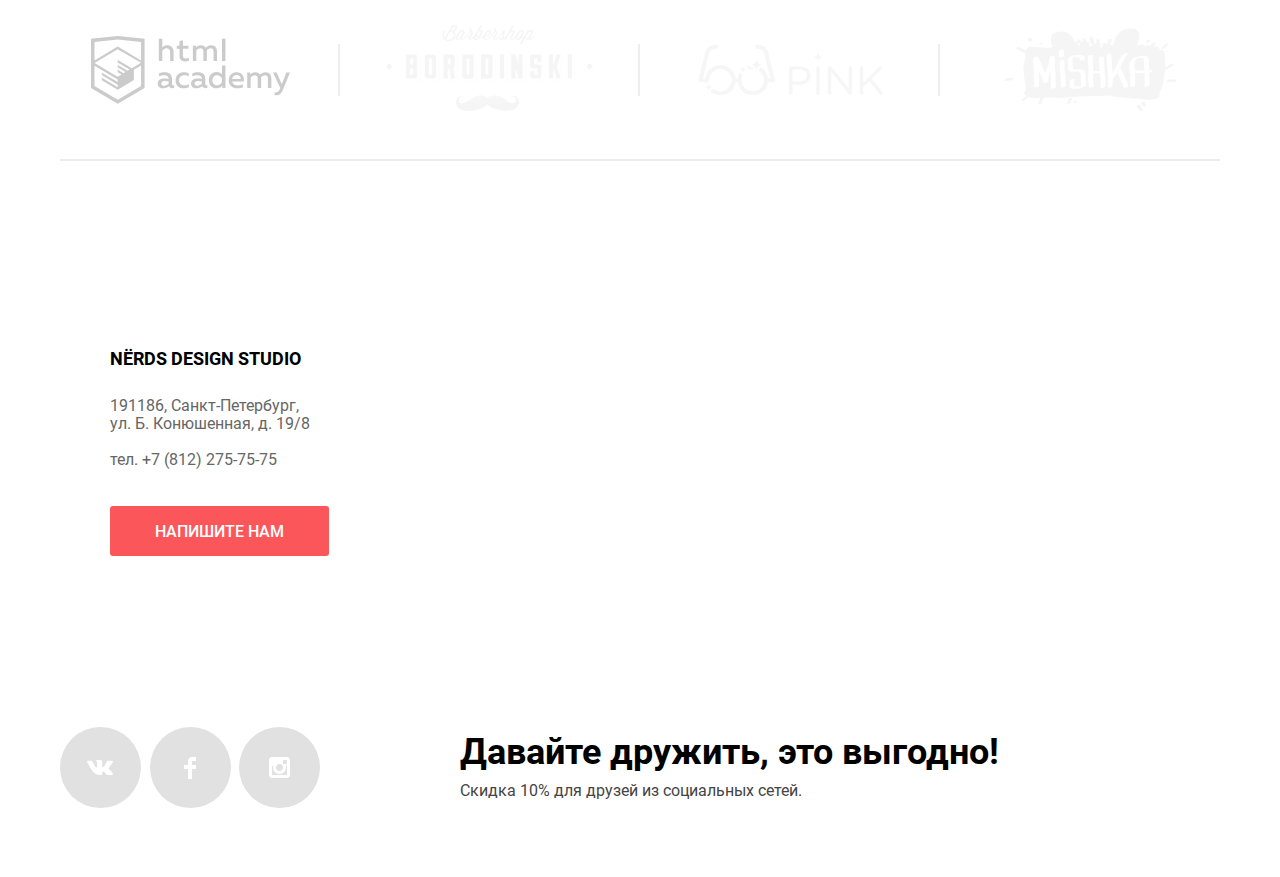
==== commit ea4182ad: "сделал открытие/закрытие попапа" ====
--- a/index.html
+++ b/index.html
@@ -156,7 +156,7 @@
 
     <section class="map">
       <h2 class="visually-hidden">Как до нас добраться</h2>
-      <iframe src="https://www.google.com/maps/embed?pb=!1m18!1m12!1m3!1d1998.603787253322!2d30.32085871613651!3d59.938716481876234!2m3!1f0!2f0!3f0!3m2!1i1024!2i768!4f13.1!3m3!1m2!1s0x4696310fca145cc1%3A0x42b32648d8238007!2z0JHQvtC70YzRiNCw0Y8g0JrQvtC90Y7RiNC10L3QvdCw0Y8g0YPQuy4sIDE5LzgsINCh0LDQvdC60YIt0J_QtdGC0LXRgNCx0YPRgNCzLCDQoNC-0YHRgdC40Y8sIDE5MTE4Ng!5e0!3m2!1sru!2sby!4v1614968633894!5m2!1sru!2sby" width="100%" height="416px" style="border:0;" allowfullscreen="" loading="lazy"></iframe>
+      <iframe class="map-iframe" src="https://www.google.com/maps/embed?pb=!1m18!1m12!1m3!1d1998.603787253322!2d30.32085871613651!3d59.938716481876234!2m3!1f0!2f0!3f0!3m2!1i1024!2i768!4f13.1!3m3!1m2!1s0x4696310fca145cc1%3A0x42b32648d8238007!2z0JHQvtC70YzRiNCw0Y8g0JrQvtC90Y7RiNC10L3QvdCw0Y8g0YPQuy4sIDE5LzgsINCh0LDQvdC60YIt0J_QtdGC0LXRgNCx0YPRgNCzLCDQoNC-0YHRgdC40Y8sIDE5MTE4Ng!5e0!3m2!1sru!2sby!4v1614968633894!5m2!1sru!2sby" allowfullscreen="" loading="lazy"></iframe>
       <div class="container-map-info">
         <div class="map-info">
           <p class="map-info-title">NЁRDS DESIGN STUDIO</p>
@@ -235,5 +235,7 @@
     </form>
   </div>
 
+  <script src="js/feedback.min.js"></script>
+
 </body>
 </html>
--- a/css/style.css
+++ b/css/style.css
@@ -35,6 +35,15 @@
   --dirty-white: #EEEEEE;
   --extra-gray: #E1E1E1;
   --extra-light-gray: #4D4D4D;
+  --special-gray: #D7DCDF;
+  --deep-gray: #ABABAB;
+  --shadowy-gray: #CFCFCF;
+  --soft-gray: #F1F1F1;
+  --far-gray: #F2F2F2;
+  --auxiliary-gray: #D7DCDE;
+  --extra-dirty-gray: #B4B9BB;
+  --more-dirty-gray: C1C1C1;
+  --extra-white: #DBDBDB;
 
 
   --middle-gray: #DFDFDF;
@@ -131,6 +140,7 @@
 
   display: flex;
   flex-wrap: wrap;
+  justify-content: center;
 }
 
 .user-navigation {
@@ -190,6 +200,10 @@
 .header-logo {
   width: 160px;
   height: 65px;
+}
+
+.main-header-logo {
+  flex-shrink: 0;
 }
 
 
@@ -577,14 +591,14 @@
 .scale {
   height: 2px;
   width: 210px;
-  background-color: #D7DCDF;
+  background-color: var(--special-gray);
   margin: 0 auto;
 
   position: relative;
 }
 
 .bar {
-  background-color: #00CA74;
+  background-color: var(--light-green);
   height: 2px;
 }
 
@@ -592,10 +606,10 @@
   width: 4px;
   height: 4px;
   padding: 0;
-  border: 8px solid #ffffff;
-  background-color: #ababab;
+  border: 8px solid var(--white);
+  background-color: var(--deep-gray);
   border-radius: 50%;
-  box-shadow: 0 2px 1px 0 #cfcfcf;
+  box-shadow: 0 2px 1px 0 var(--shadowy-gray);
   position: absolute;
   top: -9px;
   cursor: pointer;
@@ -620,10 +634,10 @@
   padding: 10px;
   margin-left: 10px;
   text-align: center;
-  color: #283136;
+  color: var(--light-black);
   border: none;
   border-radius: 5px;
-  background: #f1f1f1;
+  background-color: var(--soft-gray);
 }
 
 /* radiobox */
@@ -769,6 +783,9 @@
   text-transform: uppercase;
   margin: 26px 0 12px;
   display: inline-block;
+  vertical-align: baseline;
+  word-break: break-all;
+
 }
 
 .template-text {
@@ -781,7 +798,6 @@
 .template-description {
   background-color: var(--dirty-white);
   width: 360px;
-  height: 231px;
   position: absolute;
   bottom: -1px;
   left: -1px;
@@ -803,7 +819,7 @@
 .template-substrate {
   width: 360px;
   height: 580px;
-  background-color: #F2F2F2;
+  background-color: var(--far-gray);
   text-align: center;
   border: 1px solid rgba(0, 0, 0, 0.1);
   box-sizing: border-box;
@@ -891,8 +907,10 @@
   width: 100%;
 }
 
-.map-image {
+.map-iframe {
   width: 100%;
+  height: 416px;
+  border: 0;
 }
 
 
@@ -961,7 +979,7 @@
   padding: 16px;
   padding-top: 14px;
   padding-bottom: 14px;
-  border: 2px solid #D7DCDE;
+  border: 2px solid var(--auxiliary-gray);
   border-radius: 3px;
   margin-top: 9px;
   color: rgba(68, 68, 68, 0.5);
@@ -970,14 +988,14 @@
 .contact-name:hover,
 .contact-email:hover,
 .contact-text:hover {
-  border: 2px solid #B4B9BB;
+  border: 2px solid var(--extra-dirty-gray);
   color: rgba(68, 68, 68, 0.5);
 }
 
 .contact-name:focus,
 .contact-email:focus,
 .contact-text:focus {
-  border: 2px solid #000000;
+  border: 2px solid var(--black);
   color: rgba(68, 68, 68, 1);;
 }
 
@@ -1031,6 +1049,7 @@
 
 .button {
   display: inline-block;
+  vertical-align: middle;
   padding: 17px 20px 15px;
   border-radius: 3px;
   font-size: 16px;
@@ -1106,7 +1125,7 @@
   content: "";
   width: 8px;
   height: 8px;
-  border: 2px solid #C1C1C1;
+  border: 2px solid var(--more-dirty-gray);
   box-sizing: border-box;
   border-radius: 50%;
   top: 5px;
@@ -1191,6 +1210,7 @@
 .buy-button {
   border: none;
   width: 200px;
+  margin-bottom: 44px;
 }
 
 .buy-button:active {
@@ -1218,10 +1238,10 @@
 
 .pagination-button-current {
   background-color: var(--white);
-  box-shadow: inset 0 0 0 3px #DBDBDB;
-}
-
-.pagination-item:last-child .pagination-button {
+  box-shadow: inset 0 0 0 3px var(--extra-white);
+}
+
+.pagination-button-next {
   width: 260px;
 }
 
